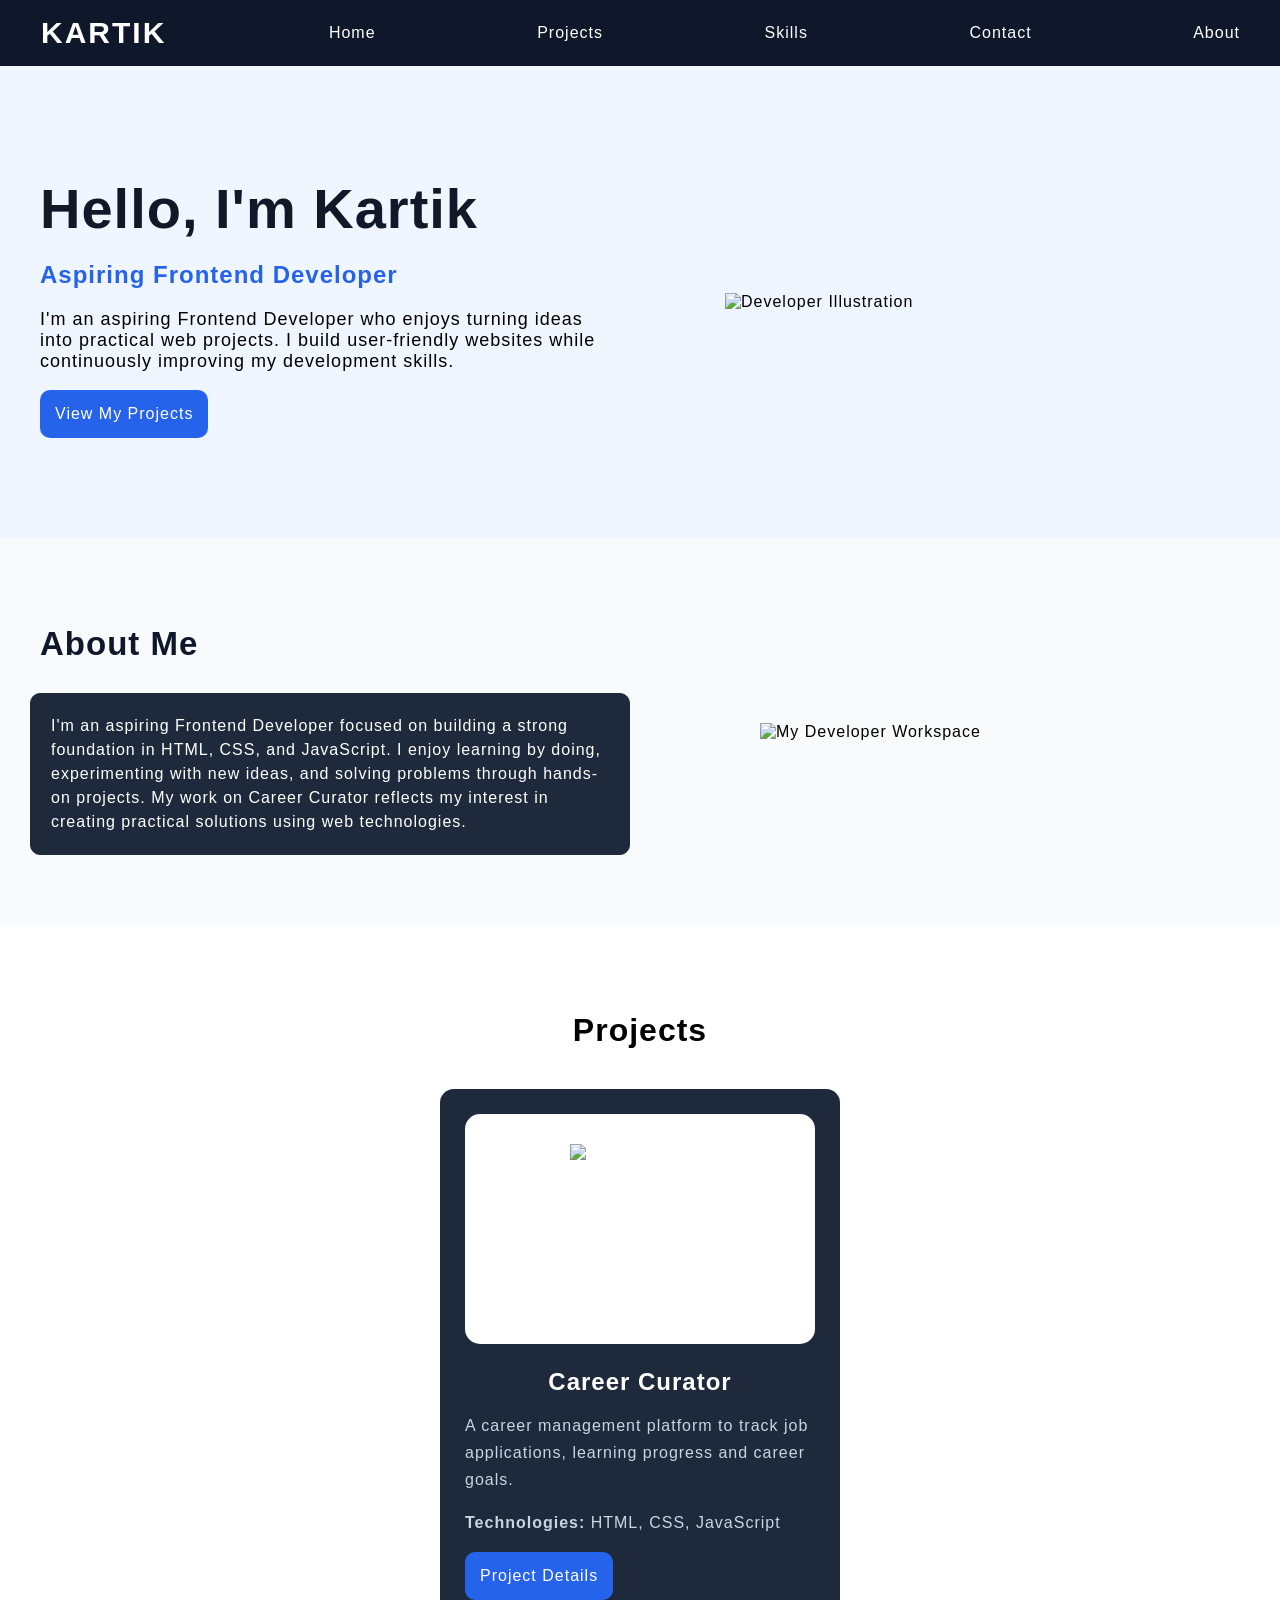
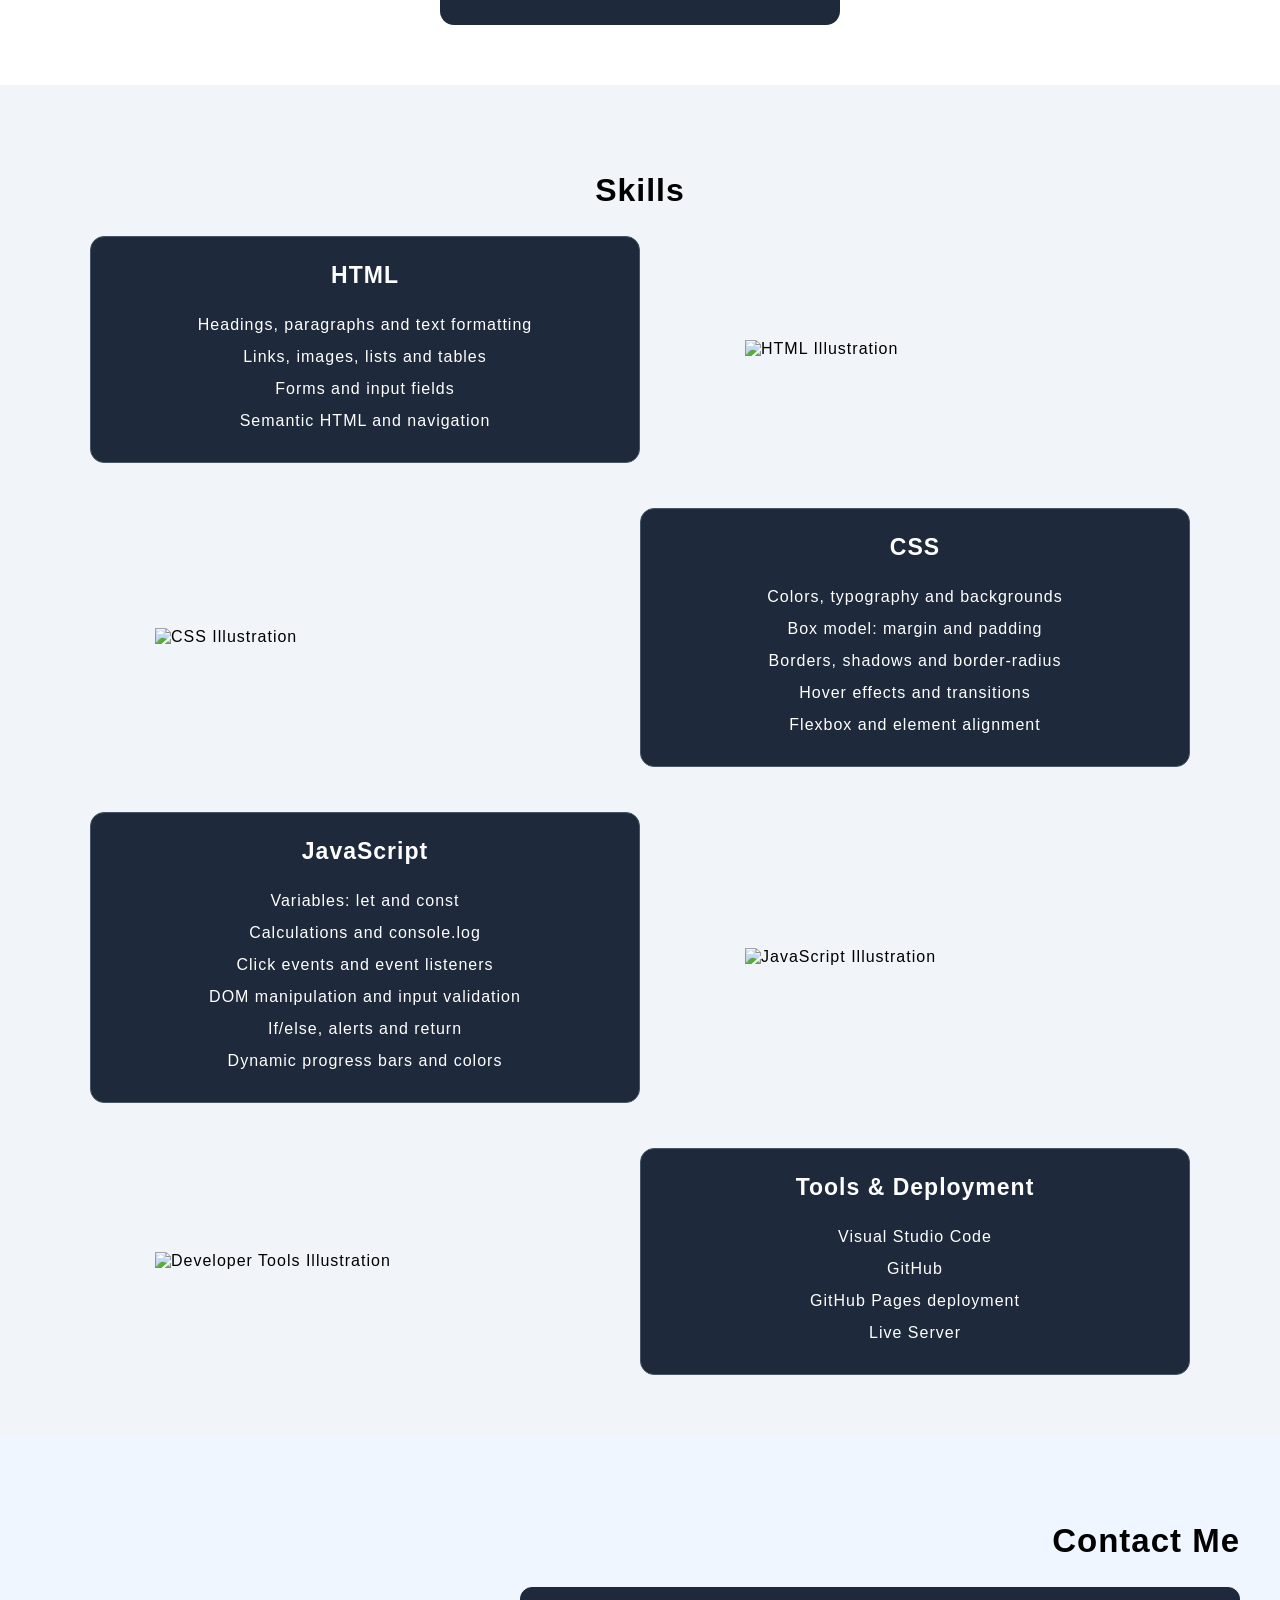
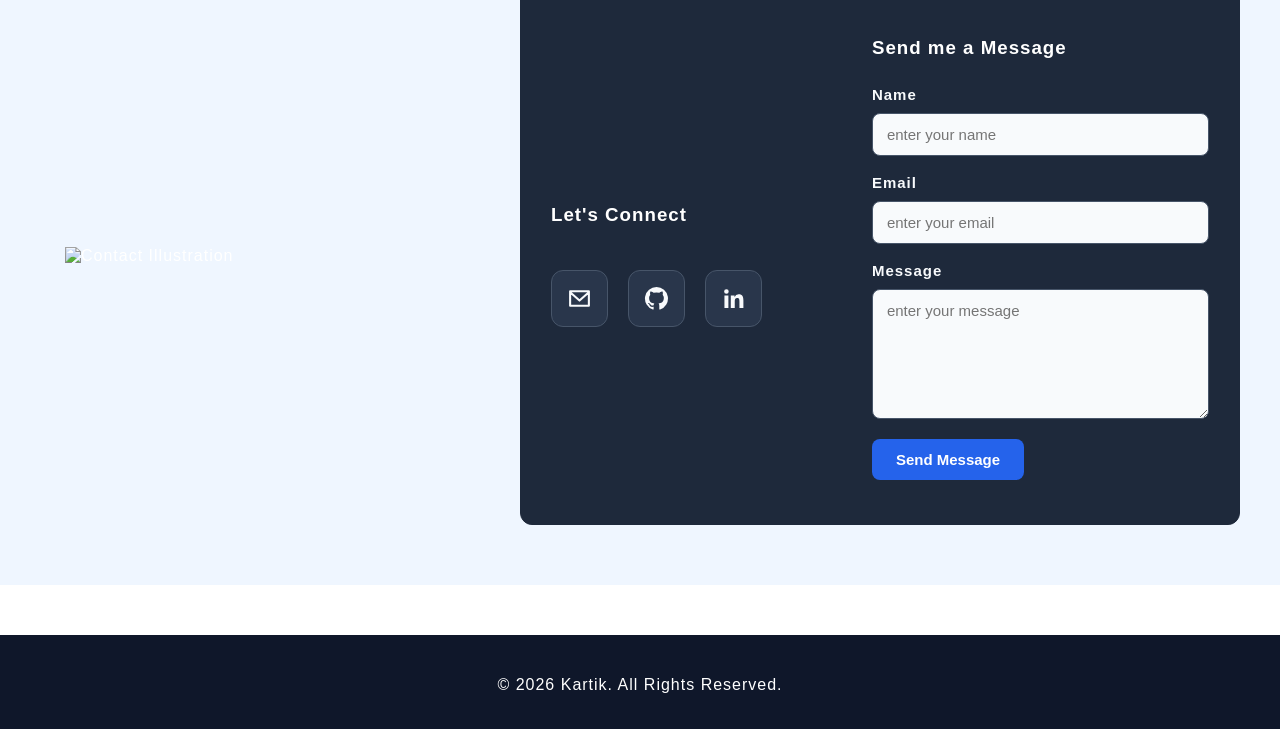
==== index.html @ 2ee94833 "Add files via upload" ====
<!DOCTYPE html>
<html lang="en">
<head>
    <meta charset="UTF-8">
    <meta name="description" content="Kartik Mhaskar's portfolio showcasing frontend development skills and projects.">
    <title>Kartik Mhaskar | Frontend Developer</title>
    <link rel="stylesheet" href="mainstyle.css">
</head>

<body>
    
    
    <nav>
        <h2>KARTIK</h2>
        
        <a href="#home">Home</a>
        <a href="#projects">Projects</a>
        <a href="#skills">Skills</a>
        <a href="#contact">Contact</a>
        <a href="#about">About</a>
    </nav>
    

    <main>
        <section id="home">
            <div class="hero-content">
                
                <div class="hero-text">
                    <h1>Hello, I'm Kartik</h1>
                    <h2>Aspiring Frontend Developer</h2>
                    <p>I'm an aspiring Frontend Developer who enjoys turning ideas into practical web projects. I build user-friendly websites while continuously improving my development skills.</p>
                    
                    <a href="#projects">View My Projects</a>
                </div>

                <div class="hero-image">
                    <img src="images/developer-illustration.png" alt="Developer Illustration">
                </div>
            </div>
        </section>

        
        <section id="about">
            <div class="about-container">
                
                <div class="about-text">
                    <h2>About Me</h2>
                    <p>
                        I'm an aspiring Frontend Developer focused on building a strong foundation in HTML, CSS, and JavaScript. I enjoy learning by doing, experimenting with new ideas, and solving problems through hands-on projects. My work on Career Curator reflects my interest in creating practical solutions using web technologies.
                    </p>
                </div>
                
                <div class="about-image">
                    <img src="images/about-illustration.png" alt="My Developer Workspace">
                </div>
            </div>
        </section>

        <section id="projects">
            <h2>Projects</h2>

            <div class="project-container">
                <div class="project-card">
                    
                    <div class="project-logo">
                        <img src="images/career-curator-logo.png" alt="Career Curator Logo">
                    </div>
                    
                    <h3>Career Curator</h3>
                    <p>
                        A career management platform to track job
                        applications, learning progress and career goals.
                    </p>
                    <p><strong>Technologies:</strong> HTML, CSS, JavaScript</p>
                    
                    <a href="projects showcases/career-curator-showcase.html">Project Details</a>
                </div>
            </div>

        </section>

        
        <section id="skills">
            <h2>Skills</h2>
            
            <div class="skill-box">
                
                <!-- HTML -->
                <div class="skill-row">
                    <div class="htmlcard">
                        <h3>HTML</h3>
                        <ul>
                            <li>Headings, paragraphs and text formatting</li>
                            <li>Links, images, lists and tables</li>
                            <li>Forms and input fields</li>
                            <li>Semantic HTML and navigation</li>
                        </ul>
                    </div>
                    
                    <div class="skill-image">
                        <img src="images/html-image.png" alt="HTML Illustration">
                    </div>
                </div>
                
                <!-- CSS -->
                <div class="skill-row reverse">
                    <div class="csscard">
                        <h3>CSS</h3>
                        <ul>
                            <li>Colors, typography and backgrounds</li>
                            <li>Box model: margin and padding</li>
                            <li>Borders, shadows and border-radius</li>
                            <li>Hover effects and transitions</li>
                            <li>Flexbox and element alignment</li>
                        </ul>
                    </div>
                    
                    <div class="skill-image">
                        <img src="images/css-image.png" alt="CSS Illustration">
                    </div>
                </div>

                <!-- JavaScript -->
                <div class="skill-row">
                    <div class="jscard">
                        <h3>JavaScript</h3>
                        <ul>
                            <li>Variables: let and const</li>
                            <li>Calculations and console.log</li>
                            <li>Click events and event listeners</li>
                            <li>DOM manipulation and input validation</li>
                            <li>If/else, alerts and return</li>
                            <li>Dynamic progress bars and colors</li>
                        </ul>
                    </div>
                    
                    <div class="skill-image">
                        <img src="images/javascript-image.png" alt="JavaScript Illustration">
                    </div>
                </div>
                
                <!-- Tools -->
                <div class="skill-row reverse">
                    <div class="toolcard">
                        <h3>Tools & Deployment</h3>
                        <ul>
                            <li>Visual Studio Code</li>
                            <li>GitHub</li>
                            <li>GitHub Pages deployment</li>
                            <li>Live Server</li>
                        </ul>
                    </div>
                    
                    <div class="skill-image">
                        <img src="images/tools-deployment.png" alt="Developer Tools Illustration">
                    </div>
                </div>
            </div>
        </section>


        <section id="contact">
            <h2>Contact Me</h2>

            <div class="contact-layout">
                
                <div class="contact-container">

                    <div class="contact-info">
                        <h3>Let's Connect</h3>
                        
                        <div class="social-links">
                            <a href="mailto:kartikmhaskar03@gmail.com"
                               title="Email" aria-label="Email">
                                <svg viewBox="0 0 24 24">
                                    <path d="M3 5h18v14H3z M3 6l9 8 9-8"
                                    fill="none" stroke="currentColor"
                                    stroke-width="2" stroke-linejoin="round"/>
                                </svg>
                            </a>
                            
                            <a href="https://github.com/maximumstandard33"
                               target="_blank" rel="noopener noreferrer"
                               title="GitHub" aria-label="GitHub">
                                <svg viewBox="0 0 24 24">
                                    <path fill="currentColor"
                                    d="M12 .9a11.1 11.1 0 0 0-3.51 21.63c.55.1.76-.24.76-.53v-2.06c-3.1.67-3.76-1.32-3.76-1.32-.5-1.29-1.24-1.63-1.24-1.63-1.01-.69.08-.68.08-.68 1.12.08 1.71 1.15 1.71 1.15.99 1.7 2.6 1.21 3.23.92.1-.72.39-1.21.7-1.49-2.48-.28-5.09-1.24-5.09-5.52 0-1.22.44-2.22 1.15-3-.12-.28-.5-1.43.11-2.98 0 0 .94-.3 3.05 1.14a10.6 10.6 0 0 1 5.55 0c2.11-1.44 3.05-1.14 3.05-1.14.61 1.55.23 2.7.11 2.98.72.78 1.15 1.78 1.15 3 0 4.29-2.62 5.23-5.11 5.51.4.35.75 1.03.75 2.08V22c0 .29.2.63.77.52A11.1 11.1 0 0 0 12 .9z"/>
                                </svg>
                            </a>
                            
                            <a href="https://www.linkedin.com/in/YOUR-USERNAME/"
                               target="_blank" rel="noopener noreferrer"
                               title="LinkedIn" aria-label="LinkedIn">
                                <svg viewBox="0 0 24 24">
                                    <path fill="currentColor"
                                    d="M5.2 3a2.2 2.2 0 1 1 0 4.4 2.2 2.2 0 0 1 0-4.4zM3.3 9h3.8v12H3.3zm6.1 0H13v1.6h.1A4.1 4.1 0 0 1 16.8 8c4 0 4.7 2.6 4.7 6V21h-3.8v-6.2c0-1.5 0-3.4-2.1-3.4s-2.4 1.6-2.4 3.3V21H9.4z"/>
                                </svg>
                            </a>
                        </div>
                    </div>
                
                    <div class="contact-form">
                        <h3>Send me a Message</h3>
                        
                        <form id="contact-form" action="https://api.web3forms.com/submit" method="POST">

                            <input type="hidden" name="access_key" value="d451c0ee-7e8b-46e5-85f5-80a69e0bf19a">

                            <input type="checkbox" name="botcheck" style="display: none;">

                            <label for="name">Name</label>
                            <input type="text" name="name" id="name" placeholder="enter your name" required><br>

                            <label for="email">Email</label>
                            <input type="email" name="email" id="email" placeholder="enter your email" required><br>

                            <label for="message">Message</label>
                            <textarea name="message" id="message" placeholder="enter your message" required></textarea><br>

                            <button type="submit">Send Message</button>
                        </form>
                        <p id="form-status"></p>
                    </div>
                </div>
                
                <div class="contact-image">
                    <img src="images/contact-illustration.png" alt="Contact Illustration">
                </div>
            
            </div>
        </section>


    </main>

    <script src="script.js"></script>

    <a href="#" id="back-to-top">↑</a>

    <footer>
    <p>© 2026 Kartik. All Rights Reserved.</p>
    </footer>
    
</body>
</html>
---- mainstyle.css ----
body {
    margin: 0px;
    font-family: Arial, Helvetica, sans-serif;
    letter-spacing: 1px;
}

html{
    scroll-behavior: smooth;
}


nav {
    display: flex;
    justify-content: space-between;
    align-items: center;
    padding: 15px 40px;
    color: white;
    background-color: #0f172a;
    position: sticky;
    top: 0;
    z-index: 1000;
    box-sizing: border-box;
    
}

nav a {
    text-decoration: none;
    color: white;
    transition: 0.3s ease;
}

nav a:hover {
    color: #60a5fa;
    font-size: 120%;
}

nav h2 {
    font-size: 30px;
    font-weight: 800;
    margin: 1px;
    letter-spacing: 2px;
    transition: color 0.3s ease;
}

nav h2:hover {
    color: #60a5fa;
}

/* HOME FIRST SECTION START*/

#home{
    padding: 100px 40px;
    background-color: #eff6ff;
}

#home h1{
    font-size: 56px;
    margin: 10px 0px;
    color: #111827;
}

#home h2{
    color: #2563eb;
}

#home p{
    font-size: 18px;
    letter-spacing: 1px;
}

#home a{
    display:  inline-block;
    padding: 15px;
    text-decoration: none;
    border-radius: 10px;
    color: white;
    background-color: #2563eb;
    transition:  0.3s ease;
}

#home a:hover {
    transform: translateY(-5px);
    box-shadow: 0px 10px 20px rgba(0, 0, 0, 0.4) ;
}

.hero-content {
    display: flex;
    justify-content: space-between;
    align-items: center;
    gap: 40px;
}

.hero-text {
    flex: 1;
}

.hero-image {
    flex: 1;
    display: flex;
    justify-content: center;
    align-items: center;
}

.hero-image img {
    width: 100%;
    max-width: 450px;
    height: auto;
    object-fit: contain;
}

/* HOME FIRST SECTION END*/

/*-_-_-_-_-_-_-_-_-_-_-_-_-_-_-_-_-_-_-_-_-_-_-_-_-_-_-_-_-_-_-_-_-_-_-_-_-_-*/

/*PROJECT SECTION START*/

/* Projects Section */
#projects {
    padding: 60px 40px;
    background-color: #ffffff;
}

#projects h2 {
    text-align: center;
    font-size: 32px;
    margin-bottom: 40px;
}

/* Project Card */
.project-container {
    display: flex;
    justify-content: center;
}

.project-card {
    width: 90%;
    max-width: 400px;
    padding: 25px;
    background-color: #1e293b;
    color: white;
    border-radius: 14px;
    box-sizing: border-box;
}

.project-card h3 {
    font-size: 24px;
    text-align: center;
    margin-bottom: 15px;
}

.project-card p {
    font-size: 16px;
    line-height: 1.7;
    color: #cbd5e1;
}

.project-card a {
    display:  inline-block;
    padding: 15px;
    text-decoration: none;
    border-radius: 10px;
    color: white;
    background-color: #2563eb;
    transition:  0.3s ease;
}

.project-card a:hover{
    transform: translateY(-5px);
    background-color: #013cbe;
}

/* Career Curator Project Logo */

.project-logo {
    display: flex;
    justify-content: center;
    align-items: center;
    margin-bottom: 20px;
}

.project-logo img {
    width: 170px;
    height: 170px ;
    object-fit: contain;

    padding: 30px 105px 30px 105px  ;
    border-radius: 15px;
    background-color: white;
}

/*PROJECT SECTION END */

/*-_-_-_-_-_-_-_-_-_-_-_-_-_-_-_-_-_-_-_-_-_-_-_-_-_-_-_-_-_-_-_-_-_-_-_-_-_-*/

/*ABOUT ME SECTION START*/

#about {
    background-color: #f8fafc;
    padding: 60px 20px;
}

#about h2 {
    color: #0f172a;
    padding-left: 20px;
    font-size: 33px;
    margin-bottom: 30px;
}

#about p {
    width: 100%;
    max-width: 600px;
    box-sizing: border-box;
    margin: 10px;
    background-color: #1E293B;
    border: 1px solid #1E293B;
    padding: 20px;
    color: white;
    border-radius: 10px;
    line-height: 1.5;
    letter-spacing: 1px;
}

.about-container {
    display: flex;
    justify-content: space-between;
    align-items: center;
    gap: 40px;
}

.about-text {
    flex: 1;
}

.about-image {
    flex: 1;
    display: flex;
    justify-content: center;
    align-items: center;
}

.about-image img {
    width: 100%;
    max-width: 400px;
    height: auto;
    object-fit: contain;
}


/*ABOUT ME SECTION END*/

/*-_-_-_-_-_-_-_-_-_-_-_-_-_-_-_-_-_-_-_-_-_-_-_-_-_-_-_-_-_-_-_-_-_-_-_-_-_-*/

/* SKILLS SECTION START */

#skills {
    background-color: #f1f5f9;
    padding: 60px 20px;
}

#skills h2 {
    text-align: center;
    font-size: 32px;
}

/* Parent Container */

.skill-box {
    display: flex;
    flex-direction: column;
    align-items: center;
    gap: 25px;
}

/* Common Card Design */

.htmlcard,
.csscard,
.jscard,
.toolcard {
    text-align: center;
    width: 90%;
    max-width: 700px;
    box-sizing: border-box;
    padding: 25px 35px;
    border: 1px solid #475569;
    border-radius: 14px;
    color: white;
    transition: 0.3s ease;
}

/* Individual Card Colors */

.htmlcard {
    background-color: #1e293b;
}

.csscard {
    background-color: #1e293b;
}

.jscard {
    background-color: #1e293b;
}

.toolcard {
    background-color: #1e293b;
}

/* Card Headings */

.skill-box h3 {
    text-align: center;
    font-size: 23px;
    margin-top: 0;
    margin-bottom: 20px;
}

/* Card Lists */

.skill-box ul {
    list-style-type: none;
    padding-left: 0;
    margin: 0;
    line-height: 2;
    font-size: 16px;
}

/* Hover Effect */

.htmlcard:hover,
.csscard:hover,
.jscard:hover,
.toolcard:hover {
    transform: translateY(-5px);
    box-shadow: 0 10px 20px rgba(0,0,0,0.5);
}

/* SKILLS ZIGZAG LAYOUT */

.skill-box {
    display: flex;
    flex-direction: column;
    align-items: center;
    gap: 45px;
}

.skill-row {
    display: flex;
    align-items: center;
    justify-content: space-between;
    gap: 40px;
    width: 90%;
    max-width: 1100px;
}

.skill-row.reverse {
    flex-direction: row-reverse;
}

.htmlcard, .csscard, .jscard, .toolcard {
    flex: 1;
    width: 100%;
    max-width: 550px;
    box-sizing: border-box;
}

.skill-image {
    flex: 1;
    display: flex;
    justify-content: center;
    align-items: center;
}

.skill-image img {
    width: 100%;
    max-width: 380px;
    height: auto;
    object-fit: contain;
}

/* SKILLS SECTION END*/

/*-_-_-_-_-_-_-_-_-_-_-_-_-_-_-_-_-_-_-_-_-_-_-_-_-_-_-_-_-_-_-_-_-_-_-_-_-_-*/

/* CONTACT SECTION START*/

#contact {
    padding: 60px 40px;
    background-color: #eff6ff;
    color: white;
}

#contact h2{
    text-align: right;
    color: black;
    font-size: 33px;
}

.contact-container {
    width: 50%;
    display: flex;
    box-sizing: border-box;
    justify-content: space-between;  
    gap: 40px;
    background-color: #1e293b;
    border: 1px solid #1e293b;
    border-radius: 12px;
    padding: 30px;
    margin-left: auto;
}

.contact-info, 
.contact-form {
    flex: 1;
}

.contact-layout {
    display: flex;
    align-items: center;
    justify-content: space-between;
    gap: 30px;
}

.contact-image {
    flex: 1;
    order: 1;
    display: flex;
    justify-content: center;
    align-items: center;
}

.contact-image img {
    width: 100%;
    max-width: 400px;
    height: auto;
    object-fit: contain;
}

.contact-container {
    order: 2;
    width: 60%;
    margin-left: 0;
}

/* CONTACT SECTION END*/

/* BACK TO TOP BUTTON START*/
#back-to-top {
    position: fixed;
    bottom: 25px;
    left: 25px;
    width: 45px;
    height: 45px;
    background-color: #2563eb;
    color: white;
    text-decoration: none;
    font-size: 25px;
    border-radius: 50%;
    border: 5px solid #60a5fa;
    display: flex;
    justify-content: center;
    align-items: center;
    z-index: 1000;
    transition: 0.3s ease;
    visibility: hidden
}

#back-to-top:hover {
    background-color: #1d4ed8;
    transform: translateY(-5px);
    box-shadow: 0 4px 10px rgba(0,0,0,0.5);
}

#back-to-top.show {
    visibility: visible;
}

/*BACK TO TOP BUTTON END*/


/*footer start*/

footer {
    background-color: #0f172a;
    color: white;
    text-align: center;
    padding: 25px;
    margin-top: 50px;
}

footer p {
    margin-bottom: 10px;
    letter-spacing: 1px;
}

/*footer end*/



/* Contact Form Styling */

.contact-container {
    display: grid;
    grid-template-columns: 1fr 1.2fr;
    align-items: start;
    gap: 40px;
}

.contact-form {
    width: 100%;
    box-sizing: border-box;
}

.contact-form form {
    display: flex;
    flex-direction: column;
    gap: 10px;
}

.contact-form form br {
    display: none;
}

.contact-form label {
    display: block;
    color: #f8fafc;
    font-size: 15px;
    font-weight: 600;
    margin-top: 8px;
}

.contact-form input,
.contact-form textarea {
    width: 100%;
    box-sizing: border-box;
    padding: 12px 14px;
    border: 1px solid #475569;
    border-radius: 8px;
    background-color: #f8fafc;
    color: #0f172a;
    font-family: inherit;
    font-size: 15px;
    outline: none;
    transition: border-color 0.2s ease;
}

.contact-form input:focus,
.contact-form textarea:focus {
    border-color: #60a5fa;
}

.contact-form textarea {
    min-height: 130px;
    resize: vertical;
}

.contact-form button {
    width: fit-content;
    padding: 12px 24px;
    margin-top: 10px;
    border: none;
    border-radius: 8px;
    background-color: #2563eb;
    color: white;
    font-size: 15px;
    font-weight: 600;
    cursor: pointer;
    transition:  0.2s ease;
}

.contact-form button:hover {
    background-color: #1d4ed8;
}

/* Form response message */

#form-status {
    margin-top: 12px;
    color: #f8fafc;
    font-size: 14px;
}

/* Contact Social Icons */

.contact-info {
    display: flex;
    flex-direction: column;
    justify-content: center;
    height: 100%;
}

.social-links {
    display: flex;
    align-items: center;
    gap: 20px;
    margin-top: 25px;
}

.social-links a {
    width: 55px;
    height: 55px;
    display: flex;
    justify-content: center;
    align-items: center;
    border: 1px solid #475569;
    border-radius: 12px;
    color: #f8fafc;
    background-color: #29364b;
    text-decoration: none;
    transition: 0.3s ease;
}

.social-links svg {
    width: 25px;
    height: 25px;
}

.social-links a:hover {
    background-color: #2563eb;
    border-color: #2563eb;
    transform: translateY(-4px);
}




/* =====================================
   MOBILE RESPONSIVE DESIGN
===================================== */

/* Tablets and Mobile Devices */

@media (max-width: 768px) {

    /* NAVBAR */

    nav {
        flex-wrap: wrap;
        justify-content: center;
        gap: 15px;
        padding: 15px 18px;
    }

    nav h2 {
        width: 100%;
        text-align: center;
        font-size: 26px;
    }

    nav a {
        font-size: 14px;
        padding: 5px;
    }

    nav a:hover {
        font-size: 14px;
    }


    /* HOME SECTION */

    #home {
        padding: 60px 22px;
    }

    .hero-content {
        flex-direction: column;
        text-align: center;
        gap: 30px;
    }

    .hero-text {
        width: 100%;
    }

    #home h1 {
        font-size: 38px;
    }

    #home h2 {
        font-size: 23px;
    }

    #home p {
        font-size: 16px;
        line-height: 1.7;
    }

    .hero-image {
        width: 100%;
    }

    .hero-image img {
        width: 100%;
        max-width: 350px;
    }


    /* ABOUT SECTION */

    #about {
        padding: 45px 20px;
    }

    .about-container {
        flex-direction: column;
        gap: 25px;
    }

    .about-text {
        width: 100%;
    }

    #about h2 {
        font-size: 28px;
        padding-left: 10px;
    }

    #about p {
        width: 100%;
        margin: 0;
        padding: 18px;
        font-size: 15px;
        line-height: 1.7;
        box-sizing: border-box;
    }

    .about-image img {
        width: 100%;
        max-width: 330px;
    }


    /* PROJECT SECTION */

    #projects {
        padding: 45px 20px;
    }

    .project-container {
        width: 100%;
    }

    .project-card {
        width: 100%;
        max-width: 420px;
        padding: 22px;
    }

    .project-logo img {
        width: 150px;
        height: 150px;
        padding: 20px;
        box-sizing: border-box;
    }


    /* SKILLS SECTION */

    #skills {
        padding: 45px 20px;
    }

    .skill-box {
        gap: 35px;
    }

    .skill-row,
    .skill-row.reverse {
        flex-direction: column;
        width: 100%;
        gap: 20px;
    }

    .htmlcard,
    .csscard,
    .jscard,
    .toolcard {
        width: 100%;
        max-width: 100%;
        padding: 22px 18px;
    }

    .skill-box ul {
        font-size: 14px;
        line-height: 1.9;
    }

    .skill-image {
        width: 100%;
    }

    .skill-image img {
        width: 100%;
        max-width: 280px;
    }


    /* CONTACT SECTION */

    #contact {
        padding: 45px 18px;
    }

    #contact h2 {
        text-align: center;
        font-size: 28px;
    }

    .contact-layout {
        flex-direction: column;
        gap: 25px;
    }

    .contact-container {
        order: 1;
        width: 100%;
        grid-template-columns: 1fr;
        gap: 25px;
        padding: 22px;
        margin: 0;
    }

    .contact-info {
        align-items: center;
        text-align: center;
    }

    .social-links {
        justify-content: center;
        gap: 15px;
    }

    .contact-form {
        width: 100%;
    }

    .contact-form input,
    .contact-form textarea {
        font-size: 16px;
    }

    .contact-image {
        order: 2;
        width: 100%;
    }

    .contact-image img {
        width: 100%;
        max-width: 300px;
    }


    /* BACK TO TOP BUTTON */

    #back-to-top {
        width: 38px;
        height: 38px;
        bottom: 15px;
        left: 15px;
        font-size: 21px;
    }


    /* FOOTER */

    footer {
        padding: 20px 15px;
        margin-top: 25px;
    }

    footer p {
        font-size: 13px;
    }
}


/* SMALL MOBILE DEVICES */

@media (max-width: 480px) {

    nav {
        gap: 10px;
        padding: 12px 10px;
    }

    nav a {
        font-size: 12px;
        padding: 4px;
    }

    #home h1 {
        font-size: 32px;
    }

    #home h2 {
        font-size: 20px;
    }

    #projects h2,
    #skills h2,
    #contact h2 {
        font-size: 27px;
    }

    .project-card {
        padding: 18px;
    }

    .social-links a {
        width: 48px;
        height: 48px;
    }

    .contact-container {
        padding: 18px;
    }

    .contact-form button {
        width: 100%;
    }

}
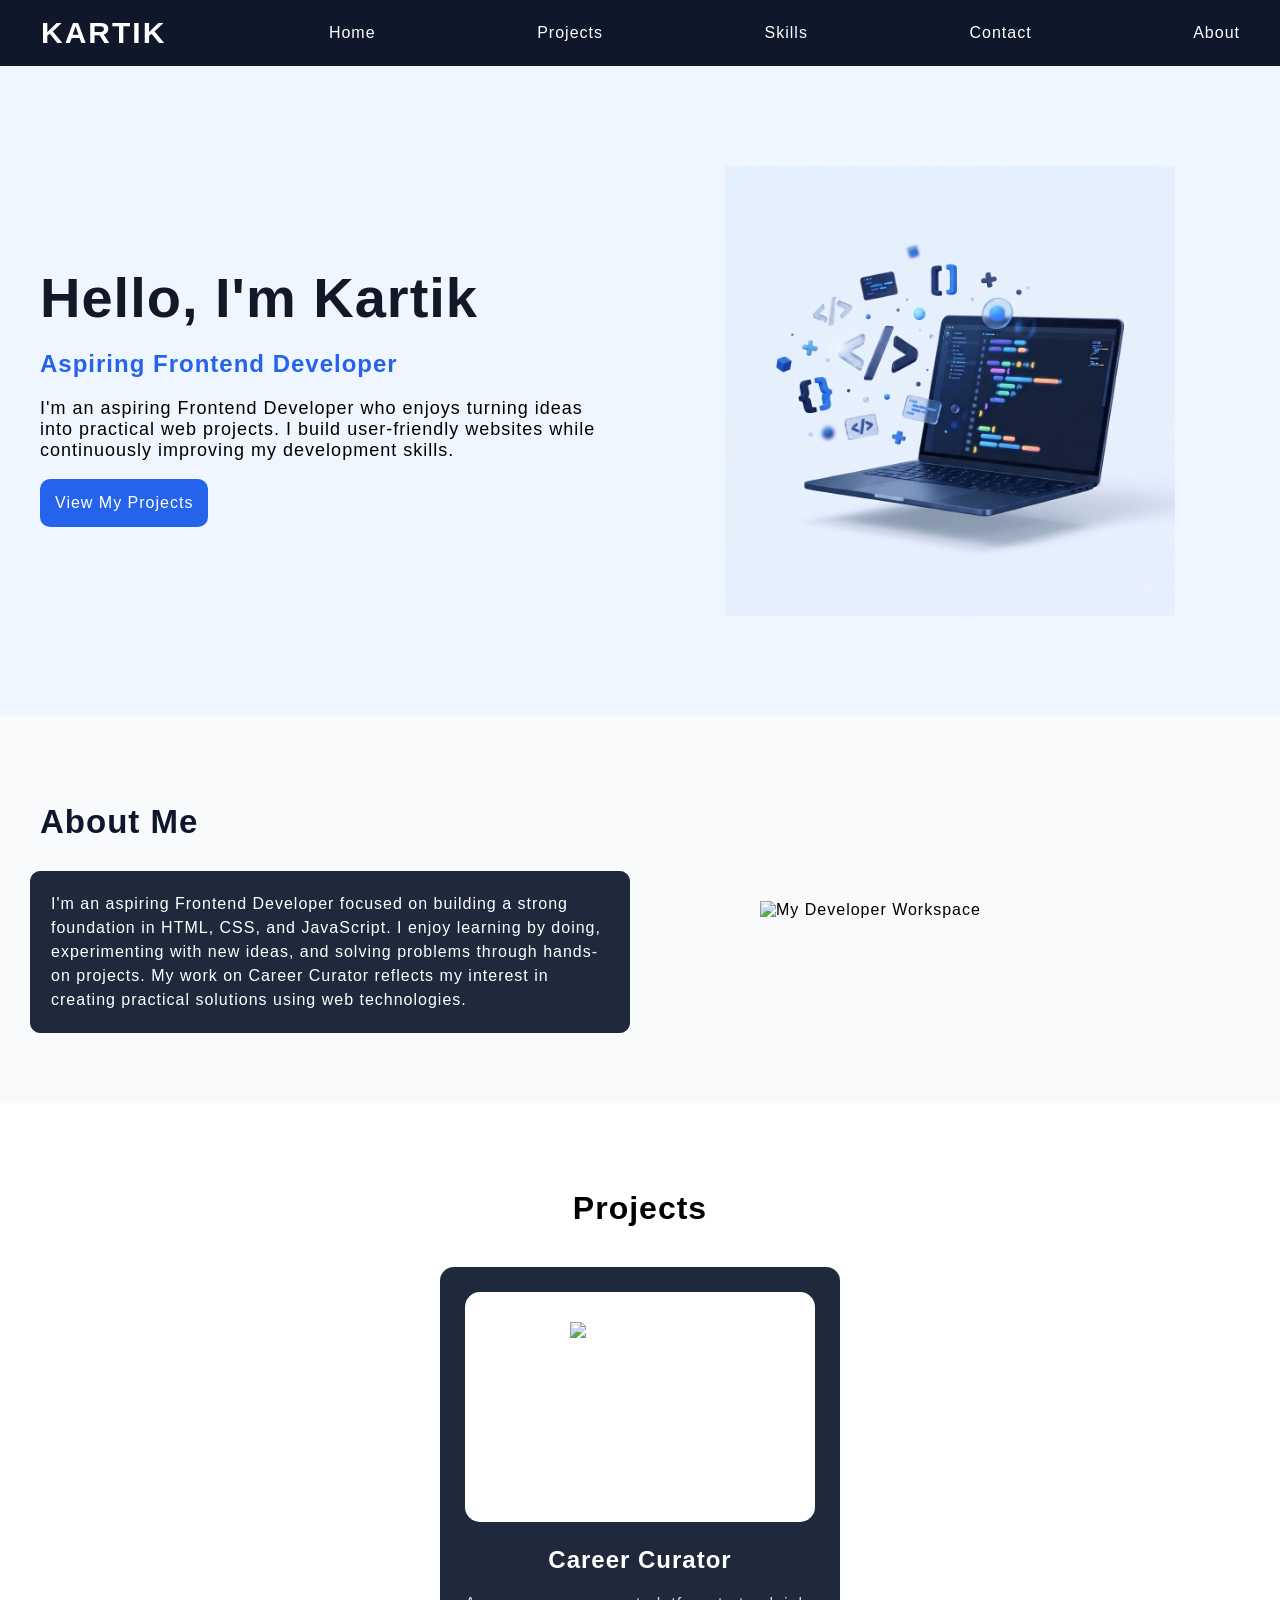
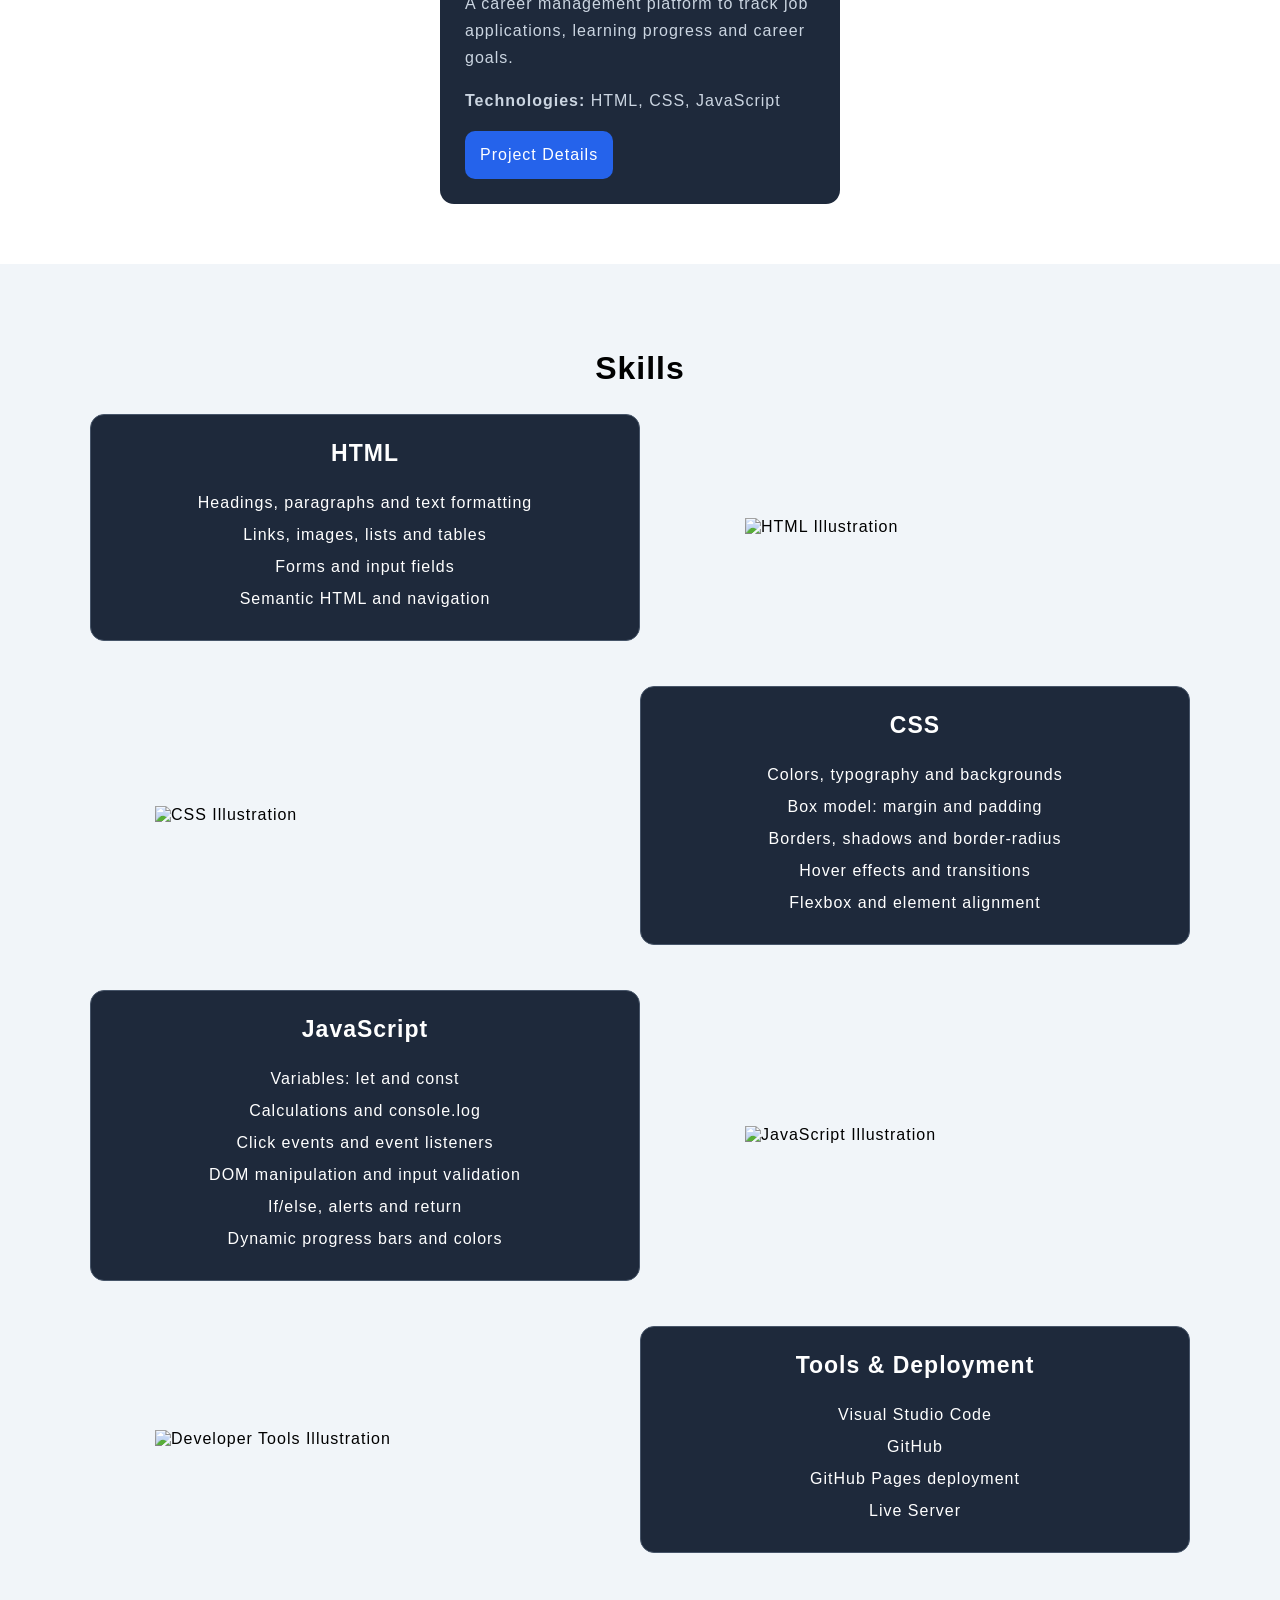
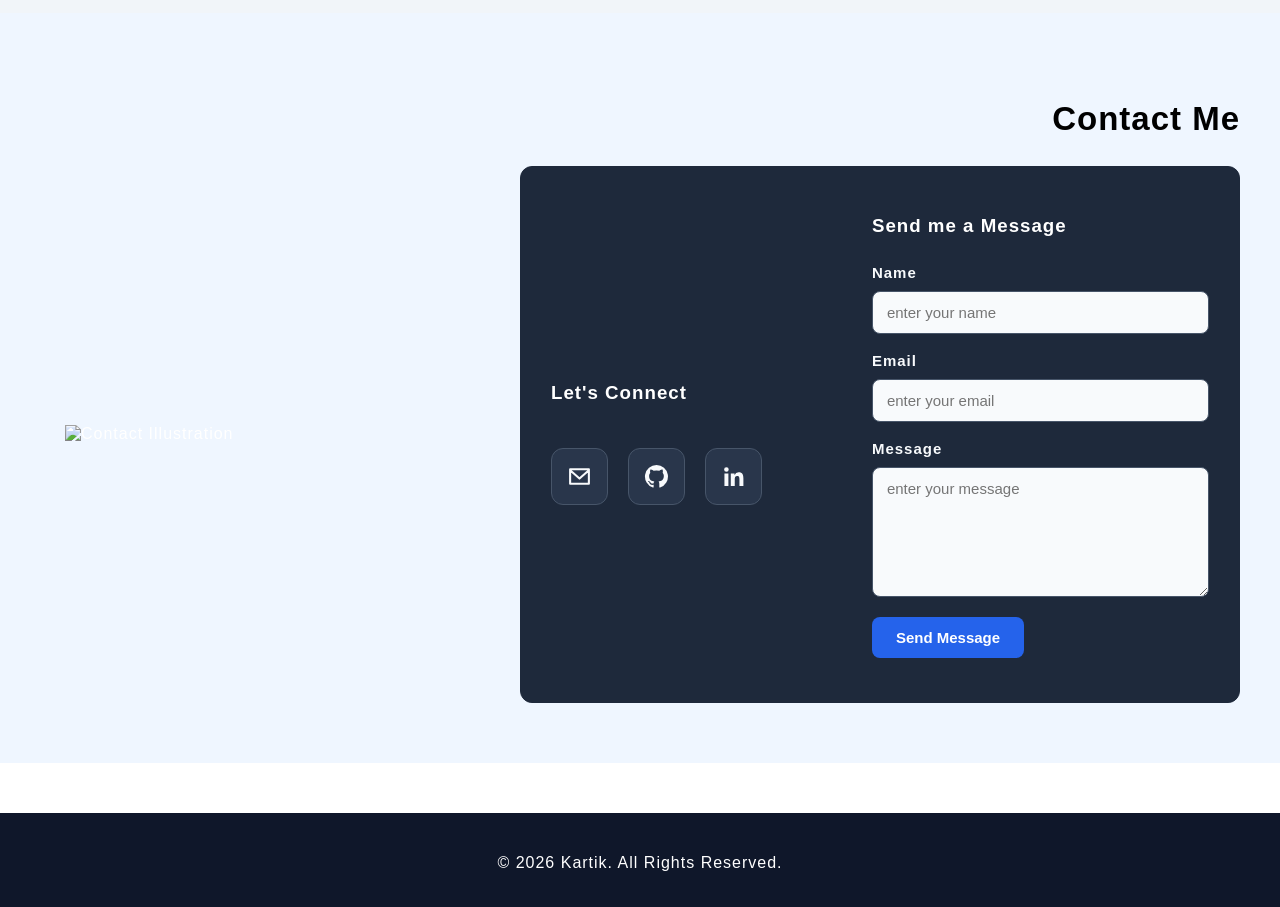
==== commit 549db941: "Fix HTML encoding issues in index.html" ====
--- a/index.html
+++ b/index.html
@@ -34,7 +34,7 @@
                 </div>
 
                 <div class="hero-image">
-                    <img src="images/developer-illustration.png" alt="Developer Illustration">
+                    <img src="developer-illustration.png" alt="Developer Illustration">
                 </div>
             </div>
         </section>
@@ -242,4 +242,4 @@
     </footer>
     
 </body>
-</html>+</html>
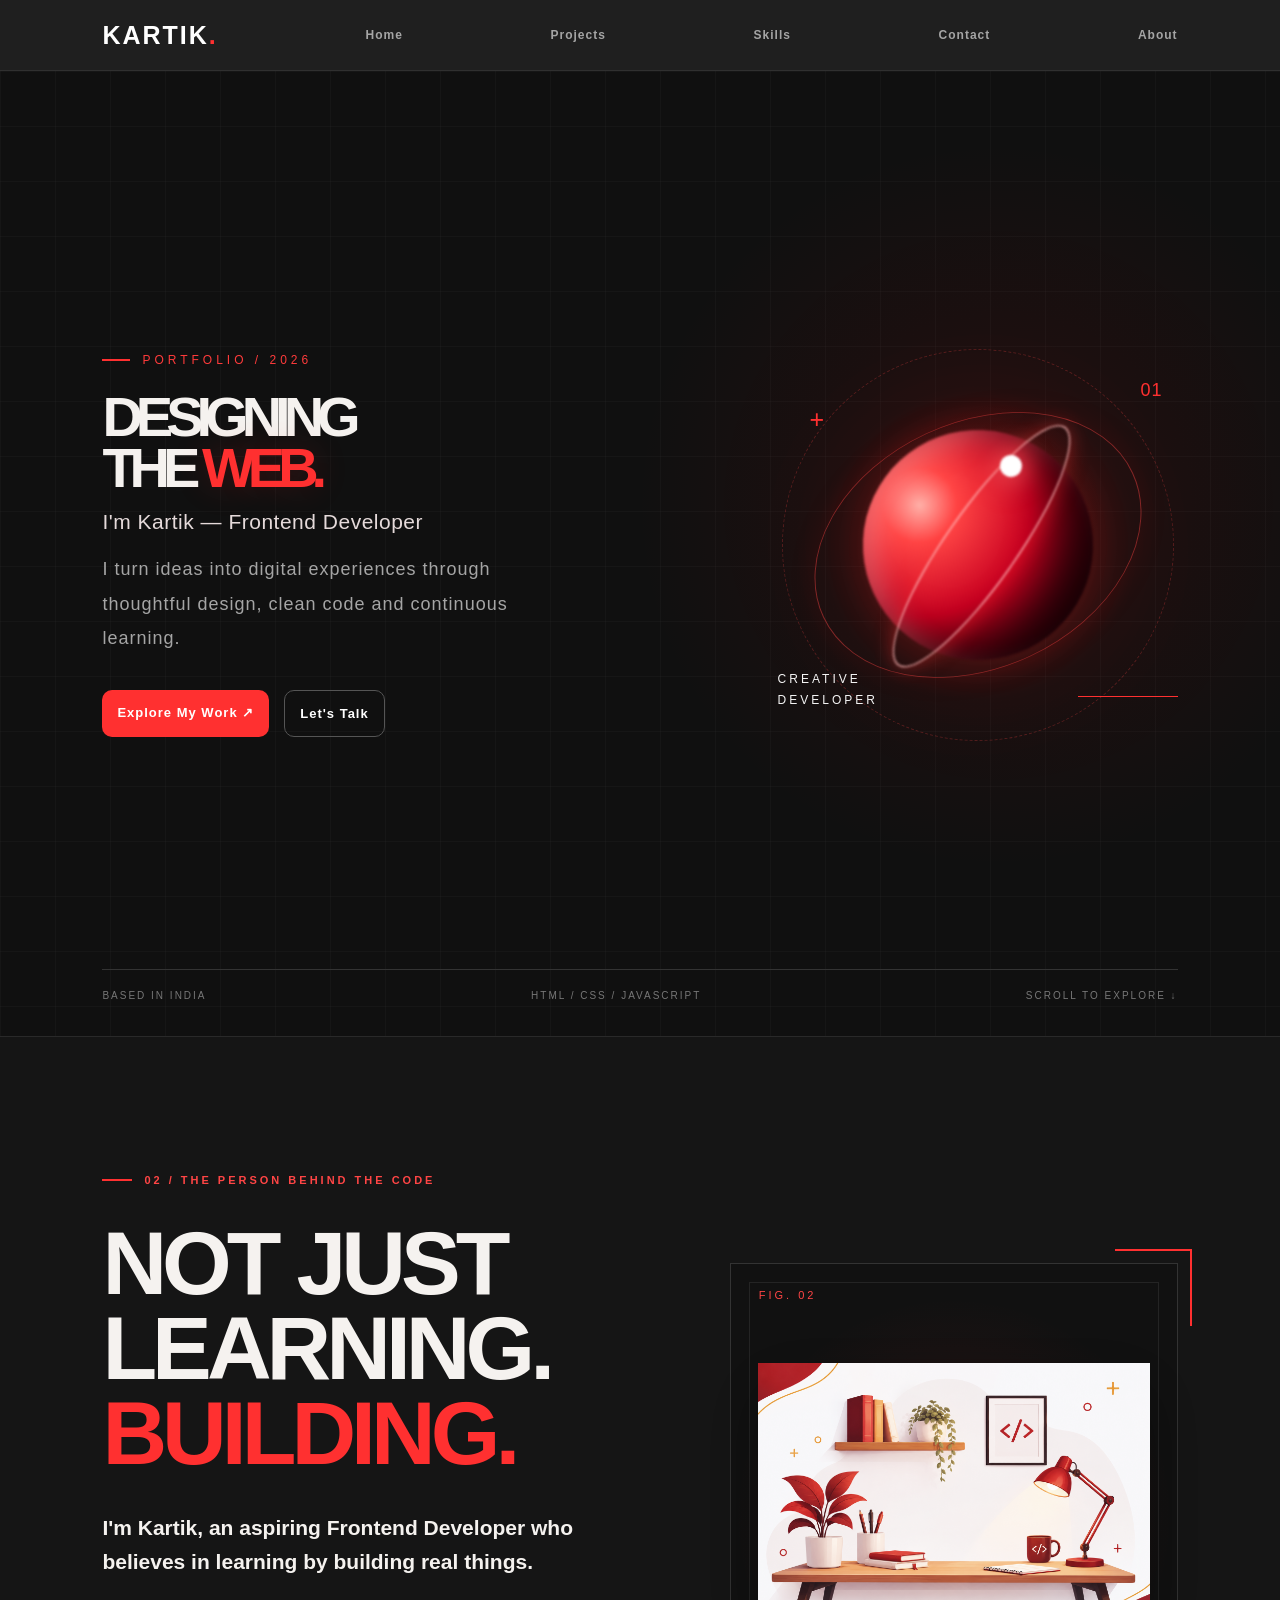
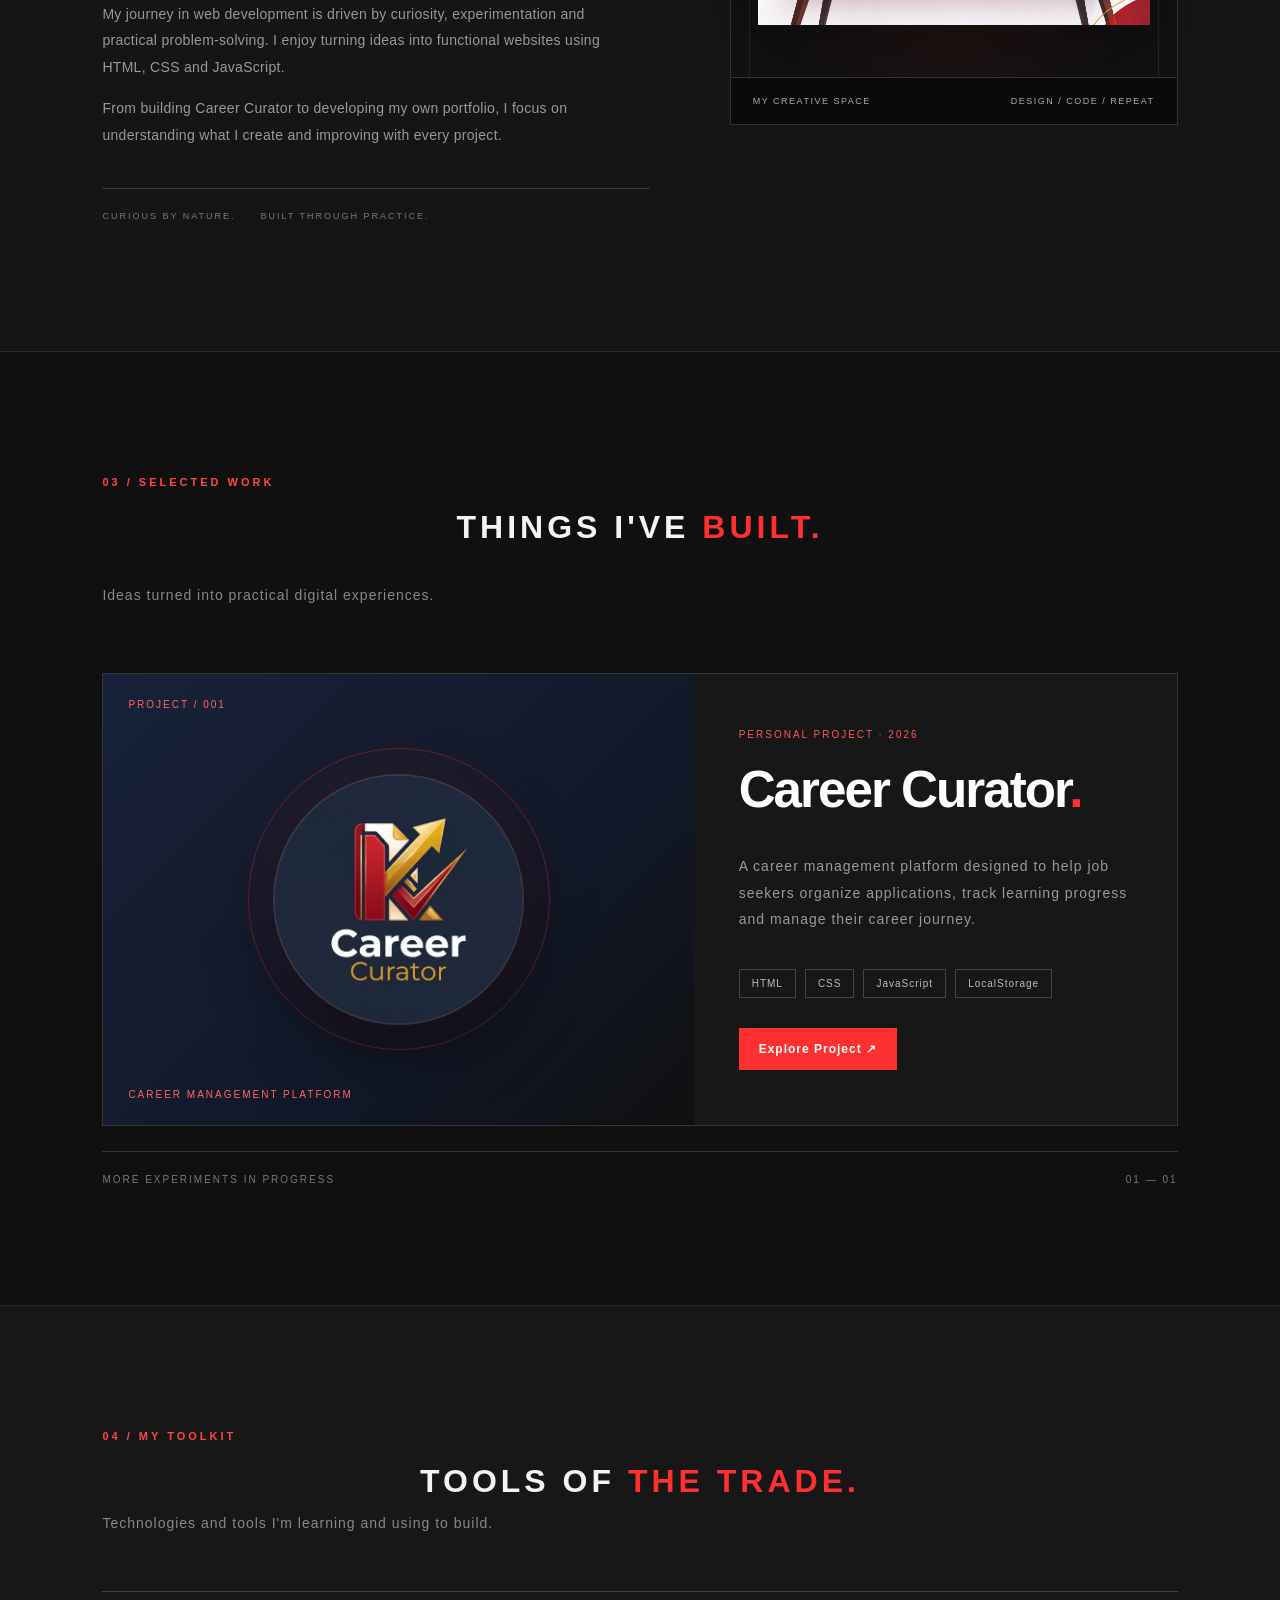
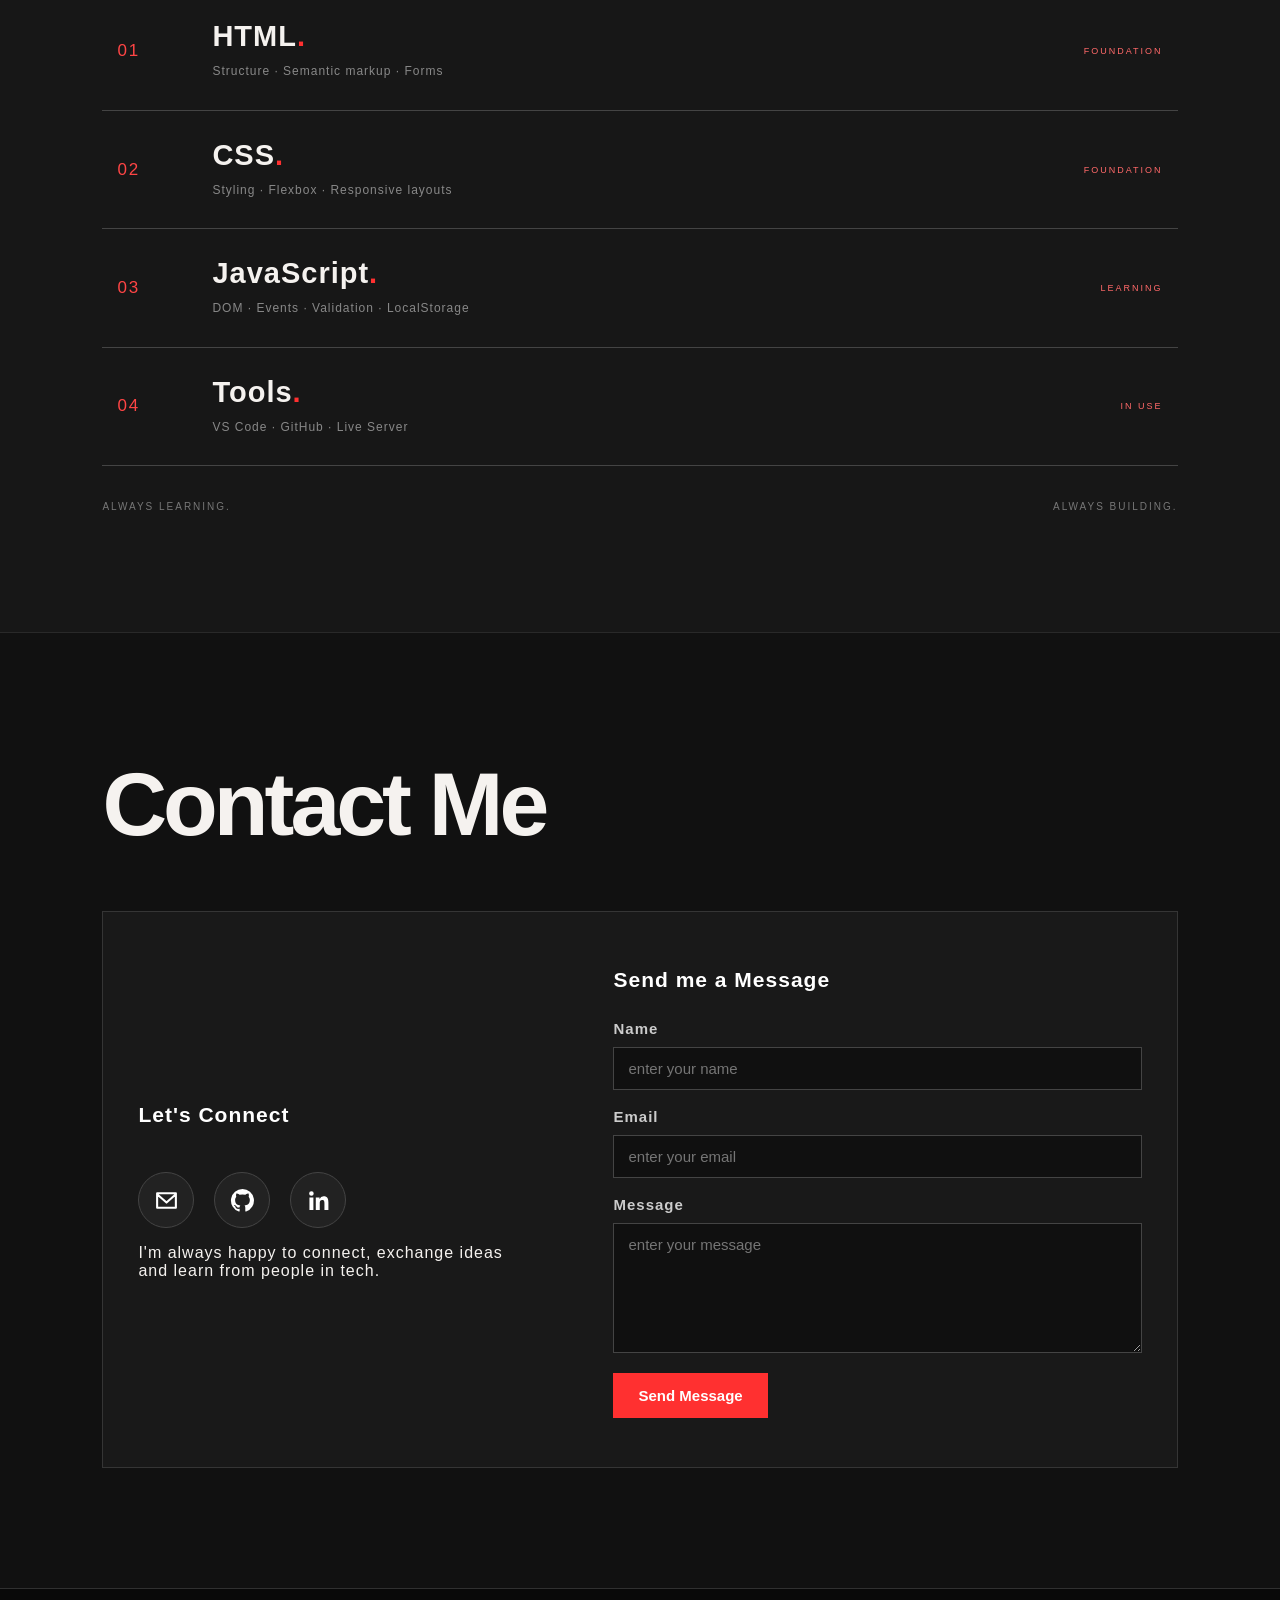
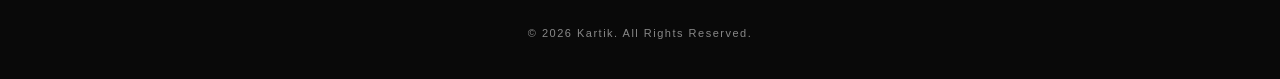
==== commit a53186d4: "some visual improvements" ====
--- a/index.html
+++ b/index.html
@@ -24,139 +24,218 @@
     <main>
         <section id="home">
             <div class="hero-content">
-                
                 <div class="hero-text">
-                    <h1>Hello, I'm Kartik</h1>
-                    <h2>Aspiring Frontend Developer</h2>
-                    <p>I'm an aspiring Frontend Developer who enjoys turning ideas into practical web projects. I build user-friendly websites while continuously improving my development skills.</p>
+                    <span class="hero-tag">PORTFOLIO / 2026</span>
+                    <h1>
+                        DESIGNING<br>
+                        THE <span>WEB.</span>
+                    </h1>
+                    <h2>I'm Kartik — Frontend Developer</h2>
+                    <p>
+                        I turn ideas into digital experiences through
+                        thoughtful design, clean code and continuous learning.
+                    </p>
                     
-                    <a href="#projects">View My Projects</a>
-                </div>
-
-                <div class="hero-image">
-                    <img src="developer-illustration.png" alt="Developer Illustration">
-                </div>
-            </div>
-        </section>
-
+                    <div class="hero-buttons">
+                        <a href="#projects" class="hero-primary">Explore My Work ↗</a>
+                        <a href="#contact" class="hero-secondary">Let's Talk</a>
+                    </div>
+                </div>
+                
+                <div class="hero-visual">
+                    <div class="visual-ring"></div>
+                    <div class="visual-circle"></div>
+                    <span class="visual-number">01</span>
+                    <span class="visual-label">CREATIVE<br>DEVELOPER</span>
+                    <div class="visual-line"></div>
+                </div>
+            </div>
+            
+            <div class="hero-bottom">
+                <span>BASED IN INDIA</span>
+                <span>HTML / CSS / JAVASCRIPT</span>
+                <span>SCROLL TO EXPLORE ↓</span>
+            </div>
+        </section>
+
+
+        
         
         <section id="about">
             <div class="about-container">
-                
                 <div class="about-text">
-                    <h2>About Me</h2>
-                    <p>
-                        I'm an aspiring Frontend Developer focused on building a strong foundation in HTML, CSS, and JavaScript. I enjoy learning by doing, experimenting with new ideas, and solving problems through hands-on projects. My work on Career Curator reflects my interest in creating practical solutions using web technologies.
+                    <span class="about-kicker">
+                        02 / THE PERSON BEHIND THE CODE
+                    </span>
+                    
+                    <h2>
+                        NOT JUST<br>
+                        LEARNING.<br>
+                        <span>BUILDING.</span>
+                    </h2>
+                    
+                    <p class="about-intro">
+                    I'm Kartik, an aspiring Frontend Developer
+                    who believes in learning by building real things.
                     </p>
-                </div>
-                
+
+                    <p class="about-description">
+                        My journey in web development is driven by curiosity,
+                        experimentation and practical problem-solving.
+                        I enjoy turning ideas into functional websites using
+                        HTML, CSS and JavaScript.
+                    </p>
+
+                    <p class="about-description">
+                        From building Career Curator to developing my own
+                        portfolio, I focus on understanding what I create
+                        and improving with every project.
+                    </p>
+                
+                    <div class="about-footer">
+                        <span>CURIOUS BY NATURE.</span>
+                        <span>BUILT THROUGH PRACTICE.</span>
+                    </div>
+                </div>
+
                 <div class="about-image">
-                    <img src="images/about-illustration.png" alt="My Developer Workspace">
-                </div>
-            </div>
-        </section>
-
+                    <span class="about-image-index">FIG. 02</span>
+
+                    <img
+                    src="images/about-illustration.png"
+                    alt="Developer workspace illustration">
+
+                    <div class="about-image-caption">
+                        <span>MY CREATIVE SPACE</span>
+                        <span>DESIGN / CODE / REPEAT</span>
+                    </div>
+                </div>
+            </div>
+        </section>
+
+
+       
         <section id="projects">
-            <h2>Projects</h2>
-
-            <div class="project-container">
-                <div class="project-card">
-                    
-                    <div class="project-logo">
-                        <img src="images/career-curator-logo.png" alt="Career Curator Logo">
-                    </div>
-                    
-                    <h3>Career Curator</h3>
-                    <p>
-                        A career management platform to track job
-                        applications, learning progress and career goals.
-                    </p>
-                    <p><strong>Technologies:</strong> HTML, CSS, JavaScript</p>
-                    
-                    <a href="projects showcases/career-curator-showcase.html">Project Details</a>
-                </div>
-            </div>
-
-        </section>
-
+
+            <div class="section-heading">
+                <span>03 / SELECTED WORK</span>
+                <h2>THINGS I'VE <span>BUILT.</span></h2>
+                <p>Ideas turned into practical digital experiences.</p>
+            </div>
+
+            <div class="projects-showcase">
+
+                <article class="project-feature">
+
+                    <div class="project-visual">
+                        <span class="project-index">PROJECT / 001</span>
+
+                        <img src="images/career-curator-logo.png"
+                             alt="Career Curator project logo">
+
+                        <span class="project-visual-caption">
+                            CAREER MANAGEMENT PLATFORM
+                        </span>
+                    </div>
+
+                    <div class="project-details">
+
+                        <span class="project-category">
+                            PERSONAL PROJECT · 2026
+                        </span>
+
+                        <h3>Career Curator<span>.</span></h3>
+
+                        <p>
+                        A career management platform designed to help
+                        job seekers organize applications, track learning
+                        progress and manage their career journey.
+                        </p>
+
+                        <div class="project-tags">
+                            <span>HTML</span>
+                            <span>CSS</span>
+                            <span>JavaScript</span>
+                            <span>LocalStorage</span>
+                        </div>
+
+                        <div class="project-actions">
+                            <a href="projects showcases/career-curator-showcase.html">
+                                Explore Project ↗
+                            </a>
+                        </div>
+
+                    </div>
+
+                </article>
+
+                <div class="projects-bottom">
+                    <span>MORE EXPERIMENTS IN PROGRESS</span>
+                    <span>01 — 01</span>
+                </div>
+
+            </div>
+
+        </section>
+ 
+
+        
         
         <section id="skills">
-            <h2>Skills</h2>
-            
-            <div class="skill-box">
-                
-                <!-- HTML -->
-                <div class="skill-row">
-                    <div class="htmlcard">
-                        <h3>HTML</h3>
-                        <ul>
-                            <li>Headings, paragraphs and text formatting</li>
-                            <li>Links, images, lists and tables</li>
-                            <li>Forms and input fields</li>
-                            <li>Semantic HTML and navigation</li>
-                        </ul>
-                    </div>
-                    
-                    <div class="skill-image">
-                        <img src="images/html-image.png" alt="HTML Illustration">
-                    </div>
-                </div>
-                
-                <!-- CSS -->
-                <div class="skill-row reverse">
-                    <div class="csscard">
-                        <h3>CSS</h3>
-                        <ul>
-                            <li>Colors, typography and backgrounds</li>
-                            <li>Box model: margin and padding</li>
-                            <li>Borders, shadows and border-radius</li>
-                            <li>Hover effects and transitions</li>
-                            <li>Flexbox and element alignment</li>
-                        </ul>
-                    </div>
-                    
-                    <div class="skill-image">
-                        <img src="images/css-image.png" alt="CSS Illustration">
-                    </div>
-                </div>
-
-                <!-- JavaScript -->
-                <div class="skill-row">
-                    <div class="jscard">
-                        <h3>JavaScript</h3>
-                        <ul>
-                            <li>Variables: let and const</li>
-                            <li>Calculations and console.log</li>
-                            <li>Click events and event listeners</li>
-                            <li>DOM manipulation and input validation</li>
-                            <li>If/else, alerts and return</li>
-                            <li>Dynamic progress bars and colors</li>
-                        </ul>
-                    </div>
-                    
-                    <div class="skill-image">
-                        <img src="images/javascript-image.png" alt="JavaScript Illustration">
-                    </div>
-                </div>
-                
-                <!-- Tools -->
-                <div class="skill-row reverse">
-                    <div class="toolcard">
-                        <h3>Tools & Deployment</h3>
-                        <ul>
-                            <li>Visual Studio Code</li>
-                            <li>GitHub</li>
-                            <li>GitHub Pages deployment</li>
-                            <li>Live Server</li>
-                        </ul>
-                    </div>
-                    
-                    <div class="skill-image">
-                        <img src="images/tools-deployment.png" alt="Developer Tools Illustration">
-                    </div>
-                </div>
-            </div>
-        </section>
+
+            <div class="section-heading skills-heading">
+                <span>04 / MY TOOLKIT</span>
+                <h2>TOOLS OF <span>THE TRADE.</span></h2>
+                <p>Technologies and tools I'm learning and using to build.</p>
+            </div>
+
+            <div class="skills-board">
+
+                <div class="skill-item">
+                    <span class="skill-number">01</span>
+                    <div>
+                        <h3>HTML<span>.</span></h3>
+                        <p>Structure · Semantic markup · Forms</p>
+                    </div>
+                    <span class="skill-status">FOUNDATION</span>
+                </div>
+
+                <div class="skill-item">
+                    <span class="skill-number">02</span>
+                    <div>
+                        <h3>CSS<span>.</span></h3>
+                        <p>Styling · Flexbox · Responsive layouts</p>
+                    </div>
+                    <span class="skill-status">FOUNDATION</span>
+                </div>
+
+                <div class="skill-item">
+                    <span class="skill-number">03</span>
+                    <div>
+                        <h3>JavaScript<span>.</span></h3>
+                        <p>DOM · Events · Validation · LocalStorage</p>
+                    </div>
+                    <span class="skill-status">LEARNING</span>
+                </div>
+
+                <div class="skill-item">
+                    <span class="skill-number">04</span>
+                    <div>
+                        <h3>Tools<span>.</span></h3>
+                        <p>VS Code · GitHub · Live Server</p>
+                    </div>
+                    <span class="skill-status">IN USE</span>
+                </div>
+
+            </div>
+
+            <div class="skills-note">
+                <span>ALWAYS LEARNING.</span>
+                <span>ALWAYS BUILDING.</span>
+            </div>
+
+        </section>
+
 
 
         <section id="contact">
@@ -197,6 +276,8 @@
                                 </svg>
                             </a>
                         </div>
+                        <p>I'm always happy to connect, exchange ideas <br>
+                             and learn from people in tech.</p>
                     </div>
                 
                     <div class="contact-form">
@@ -223,9 +304,7 @@
                     </div>
                 </div>
                 
-                <div class="contact-image">
-                    <img src="images/contact-illustration.png" alt="Contact Illustration">
-                </div>
+                
             
             </div>
         </section>
@@ -242,4 +321,4 @@
     </footer>
     
 </body>
-</html>
+</html>
--- a/mainstyle.css
+++ b/mainstyle.css
@@ -31,7 +31,6 @@
 
 nav a:hover {
     color: #60a5fa;
-    font-size: 120%;
 }
 
 nav h2 {
@@ -921,3 +920,1869 @@
     }
 
 }
+
+
+
+/* ===== PREMIUM HERO REDESIGN ===== */
+
+#home {
+    min-height: 90vh;
+    background: #101010;
+    color: #f5f5f5;
+    padding: 100px 8% 35px;
+    display: flex;
+    flex-direction: column;
+    justify-content: space-between;
+    position: relative;
+    overflow: hidden;
+}
+
+.hero-content {
+    display: flex;
+    align-items: center;
+    justify-content: space-between;
+    gap: 50px;
+    flex: 1;
+}
+
+.hero-text {
+    max-width: 650px;
+    position: relative;
+    z-index: 2;
+}
+
+.hero-tag {
+    display: inline-block;
+    color: #ff3b3b;
+    font-size: 12px;
+    letter-spacing: 4px;
+    margin-bottom: 25px;
+}
+
+.hero-text h1 {
+    font-size: clamp(65px, 9vw, 125px);
+    line-height: 0.9;
+    letter-spacing: -7px;
+    margin: 0 0 30px;
+    font-weight: 900;
+}
+
+.hero-text h1 span {
+    color: #ff3030;
+}
+
+.hero-text h2 {
+    font-size: 21px;
+    font-weight: 500;
+    margin-bottom: 18px;
+}
+
+.hero-text p {
+    color: #a5a5a5;
+    font-size: 15px;
+    line-height: 1.9;
+    max-width: 470px;
+    margin-bottom: 35px;
+}
+
+.hero-buttons {
+    display: flex;
+    gap: 15px;
+    flex-wrap: wrap;
+}
+
+.hero-buttons a {
+    text-decoration: none;
+    padding: 15px 24px;
+    font-size: 13px;
+    font-weight: bold;
+    transition: 0.3s;
+}
+
+.hero-primary {
+    background: #ff3030;
+    color: white;
+}
+
+.hero-primary:hover {
+    background: white;
+    color: #101010;
+}
+
+.hero-secondary {
+    border: 1px solid #555;
+    color: white;
+}
+
+.hero-secondary:hover {
+    border-color: #ff3030;
+    color: #ff3030;
+}
+
+/* Abstract Visual */
+
+.hero-visual {
+    width: 400px;
+    height: 400px;
+    flex-shrink: 0;
+    position: relative;
+    display: flex;
+    align-items: center;
+    justify-content: center;
+}
+
+.visual-circle {
+    width: 230px;
+    height: 230px;
+    background: linear-gradient(135deg, #ff4545, #8b0000);
+    border-radius: 50%;
+    filter: blur(1px);
+    box-shadow: 0 0 100px rgba(255, 40, 40, 0.25);
+}
+
+.visual-ring {
+    position: absolute;
+    width: 340px;
+    height: 340px;
+    border: 1px solid #444;
+    border-radius: 50%;
+}
+
+.visual-number {
+    position: absolute;
+    top: 35px;
+    right: 15px;
+    color: #ff3030;
+    font-size: 18px;
+}
+
+.visual-label {
+    position: absolute;
+    bottom: 35px;
+    left: 0;
+    font-size: 12px;
+    letter-spacing: 3px;
+    line-height: 1.7;
+}
+
+.visual-line {
+    position: absolute;
+    width: 100px;
+    height: 1px;
+    background: #ff3030;
+    bottom: 48px;
+    right: 0;
+}
+
+.hero-bottom {
+    display: flex;
+    justify-content: space-between;
+    gap: 15px;
+    border-top: 1px solid #333;
+    padding-top: 20px;
+    margin-top: 50px;
+    color: #777;
+    font-size: 10px;
+    letter-spacing: 2px;
+}
+
+
+
+/* HERO BACKGROUND DETAILS */
+
+#home {
+    background-image:
+        radial-gradient(
+            circle at 78% 45%,
+            rgba(180, 0, 0, 0.13),
+            transparent 32%
+        ),
+        linear-gradient(
+            rgba(255, 255, 255, 0.025) 1px,
+            transparent 1px
+        ),
+        linear-gradient(
+            90deg,
+            rgba(255, 255, 255, 0.025) 1px,
+            transparent 1px
+        );
+
+    background-size:
+        auto,
+        55px 55px,
+        55px 55px;
+}
+
+
+
+/* ===== ABSTRACT HERO ARTWORK ===== */
+
+.hero-visual {
+    isolation: isolate;
+}
+
+.visual-circle {
+    position: relative;
+    z-index: 2;
+    background:
+        radial-gradient(
+            circle at 32% 25%,
+            #ffb0a8 0%,
+            #ff4545 16%,
+            #c90020 48%,
+            #43000c 80%,
+            #120000 100%
+        );
+
+    box-shadow:
+        inset -25px -25px 45px rgba(0, 0, 0, 0.65),
+        inset 12px 12px 25px rgba(255, 180, 180, 0.35),
+        0 0 45px rgba(255, 30, 30, 0.25),
+        0 0 110px rgba(255, 0, 0, 0.15);
+
+    transform: rotate(-20deg);
+}
+
+.visual-circle::before {
+    content: "";
+    position: absolute;
+    width: 125%;
+    height: 30%;
+    top: 35%;
+    left: -12%;
+    border: 2px solid rgba(255, 180, 180, 0.7);
+    border-radius: 50%;
+    transform: rotate(-35deg);
+    box-shadow: 0 0 20px rgba(255, 50, 50, 0.4);
+}
+
+.visual-circle::after {
+    content: "";
+    position: absolute;
+    width: 22px;
+    height: 22px;
+    background: #fff;
+    border-radius: 50%;
+    top: 18%;
+    right: 20%;
+    box-shadow: 0 0 25px 8px rgba(255, 100, 100, 0.6);
+}
+
+.visual-ring {
+    border: 1px solid rgba(255, 70, 70, 0.45);
+    transform: rotate(-25deg) scaleY(0.72);
+    box-shadow: 0 0 35px rgba(255, 0, 0, 0.08);
+}
+
+
+
+/* ===== HERO ANIMATIONS ===== */
+
+.visual-circle {
+    animation: sphereFloat 6s ease-in-out infinite;
+}
+
+.visual-ring {
+    animation: ringRotate 18s linear infinite;
+}
+
+.visual-number {
+    animation: numberGlow 3s ease-in-out infinite alternate;
+}
+
+@keyframes sphereFloat {
+    0%, 100% {
+        transform: translateY(0) rotate(-20deg);
+    }
+
+    50% {
+        transform: translateY(-18px) rotate(-15deg);
+    }
+}
+
+@keyframes ringRotate {
+    from {
+        rotate: 0deg;
+    }
+
+    to {
+        rotate: 360deg;
+    }
+}
+
+@keyframes numberGlow {
+    from {
+        opacity: 0.55;
+    }
+
+    to {
+        opacity: 1;
+        text-shadow: 0 0 15px rgba(255, 48, 48, 0.7);
+    }
+}
+
+
+
+
+/* ===== HERO TYPOGRAPHY POLISH ===== */
+
+.hero-tag {
+    display: flex;
+    align-items: center;
+    gap: 12px;
+}
+
+.hero-tag::before {
+    content: "";
+    width: 28px;
+    height: 2px;
+    background: #ff3030;
+}
+
+.hero-text h1 {
+    text-transform: uppercase;
+    text-shadow: 0 5px 35px rgba(255, 255, 255, 0.04);
+}
+
+.hero-text h1 span {
+    text-shadow: 0 0 35px rgba(255, 48, 48, 0.2);
+}
+
+.hero-text h2 {
+    letter-spacing: 0.5px;
+}
+
+.hero-text > * {
+    animation: heroReveal 0.8s ease both;
+}
+
+.hero-text > *:nth-child(1) {
+    animation-delay: 0.1s;
+}
+
+.hero-text > *:nth-child(2) {
+    animation-delay: 0.25s;
+}
+
+.hero-text > *:nth-child(3) {
+    animation-delay: 0.4s;
+}
+
+.hero-text > *:nth-child(4) {
+    animation-delay: 0.55s;
+}
+
+.hero-text > *:nth-child(5) {
+    animation-delay: 0.7s;
+}
+
+@keyframes heroReveal {
+    from {
+        opacity: 0;
+        transform: translateY(25px);
+    }
+
+    to {
+        opacity: 1;
+        transform: translateY(0);
+    }
+}
+
+@media (prefers-reduced-motion: reduce) {
+    .hero-text > *,
+    .visual-circle,
+    .visual-ring,
+    .visual-number {
+        animation: none;
+    }
+}
+
+
+
+/* ===== HERO RESPONSIVE DESIGN ===== */
+
+@media (max-width: 1000px) {
+    #home {
+        padding-left: 6%;
+        padding-right: 6%;
+    }
+
+    .hero-content {
+        gap: 20px;
+    }
+
+    .hero-text h1 {
+        font-size: clamp(60px, 8vw, 95px);
+        letter-spacing: -5px;
+    }
+
+    .hero-visual {
+        width: 320px;
+        height: 350px;
+    }
+
+    .visual-circle {
+        width: 190px;
+        height: 190px;
+    }
+
+    .visual-ring {
+        width: 280px;
+        height: 280px;
+    }
+}
+
+@media (max-width: 700px) {
+    #home {
+        min-height: auto;
+        padding: 110px 7% 30px;
+    }
+
+    .hero-content {
+        flex-direction: column;
+        align-items: flex-start;
+        gap: 25px;
+    }
+
+    .hero-text {
+        width: 100%;
+    }
+
+    .hero-text h1 {
+        font-size: clamp(58px, 13vw, 85px);
+        letter-spacing: -4px;
+    }
+
+    .hero-text h2 {
+        font-size: 18px;
+    }
+
+    .hero-text p {
+        font-size: 14px;
+    }
+
+    .hero-visual {
+        width: 100%;
+        height: 300px;
+        margin-top: 10px;
+    }
+
+    .visual-circle {
+        width: 175px;
+        height: 175px;
+    }
+
+    .visual-ring {
+        width: 260px;
+        height: 260px;
+    }
+
+    .visual-label {
+        left: 5%;
+        bottom: 10px;
+    }
+
+    .visual-number {
+        right: 10%;
+        top: 10px;
+    }
+
+    .visual-line {
+        right: 5%;
+        bottom: 23px;
+    }
+
+    .hero-bottom {
+        flex-wrap: wrap;
+        font-size: 9px;
+        line-height: 1.8;
+        margin-top: 35px;
+    }
+}
+
+@media (max-width: 400px) {
+    .hero-text h1 {
+        font-size: 55px;
+        letter-spacing: -3px;
+    }
+
+    .hero-buttons {
+        flex-direction: column;
+        align-items: stretch;
+    }
+
+    .hero-buttons a {
+        text-align: center;
+    }
+
+    .hero-visual {
+        height: 260px;
+    }
+}
+
+
+/* ===== PREMIUM NAVBAR REDESIGN ===== */
+
+nav {
+    position: sticky;
+    top: 0;
+    z-index: 1000;
+
+    display: flex;
+    align-items: center;
+    justify-content: space-between;
+
+    padding: 20px 8%;
+
+    background: rgba(12, 12, 12, 0.92);
+    backdrop-filter: blur(18px);
+    -webkit-backdrop-filter: blur(18px);
+
+    border-bottom: 1px solid rgba(255, 255, 255, 0.08);
+}
+
+nav h2 {
+    color: #ffffff;
+    font-size: 25px;
+    font-weight: 900;
+    letter-spacing: 2px;
+    margin: 0;
+}
+
+nav h2::after {
+    content: ".";
+    color: #ff3030;
+}
+
+nav a {
+    position: relative;
+    color: #a5a5a5;
+    text-decoration: none;
+    font-size: 12px;
+    font-weight: 600;
+    letter-spacing: 1px;
+    margin-left: 30px;
+    padding: 8px 0;
+    transition: color 0.3s ease;
+}
+
+nav a::after {
+    content: "";
+    position: absolute;
+    left: 0;
+    bottom: 0;
+    width: 0;
+    height: 2px;
+    background: #ff3030;
+    transition: width 0.3s ease;
+}
+
+nav a:hover {
+    color: #ffffff;
+}
+
+nav a:hover::after {
+    width: 100%;
+}
+
+/* Navbar responsive */
+
+@media (max-width: 700px) {
+    nav {
+        padding: 16px 6%;
+        flex-wrap: wrap;
+        gap: 15px;
+    }
+
+    nav h2 {
+        font-size: 22px;
+    }
+
+    nav a {
+        margin-left: 0;
+        margin-right: 18px;
+        font-size: 11px;
+    }
+}
+
+@media (max-width: 400px) {
+    nav {
+        gap: 10px;
+    }
+
+    nav a {
+        margin-right: 12px;
+        font-size: 10px;
+    }
+}
+
+
+/* =================================
+   HERO + NAVBAR FINAL POLISH
+================================= */
+
+/* Overall hero composition */
+
+#home {
+    min-height: calc(100vh - 70px);
+    isolation: isolate;
+}
+
+.hero-content {
+    width: 100%;
+    max-width: 1400px;
+    margin: 0 auto;
+}
+
+.hero-text {
+    flex: 1;
+}
+
+.hero-visual {
+    flex: 0 0 400px;
+}
+
+/* Extra visual details */
+
+.hero-visual::before {
+    content: "";
+    position: absolute;
+    width: 390px;
+    height: 390px;
+    border: 1px dashed rgba(255, 70, 70, 0.25);
+    border-radius: 50%;
+    transform: rotate(25deg);
+}
+
+.hero-visual::after {
+    content: "+";
+    position: absolute;
+    top: 15%;
+    left: 8%;
+    color: #ff3030;
+    font-size: 25px;
+    font-weight: 300;
+}
+
+.visual-circle {
+    z-index: 2;
+}
+
+.visual-ring {
+    z-index: 1;
+}
+
+.visual-number,
+.visual-label,
+.visual-line {
+    z-index: 3;
+}
+
+/* Better button interaction */
+
+.hero-buttons a {
+    display: inline-flex;
+    align-items: center;
+    justify-content: center;
+    min-height: 5px;
+}
+
+.hero-buttons a:focus-visible,
+nav a:focus-visible {
+    outline: 2px solid #ff4545;
+    outline-offset: 5px;
+}
+
+/* Better text selection */
+
+#home ::selection {
+    background: #ff3030;
+    color: #ffffff;
+}
+
+/* Tablet refinements */
+
+@media (max-width: 1000px) {
+    .hero-visual {
+        flex-basis: 320px;
+    }
+
+    .hero-visual::before {
+        width: 310px;
+        height: 310px;
+    }
+}
+
+/* Mobile refinements */
+
+@media (max-width: 700px) {
+    #home {
+        min-height: auto;
+    }
+
+    .hero-visual {
+        flex: none;
+    }
+
+    .hero-visual::before {
+        width: 270px;
+        height: 270px;
+    }
+
+    .hero-visual::after {
+        left: 12%;
+        top: 8%;
+    }
+
+    .hero-bottom span {
+        flex: 1 1 40%;
+    }
+
+    nav {
+        justify-content: center;
+    }
+
+    nav h2 {
+        width: 100%;
+        text-align: center;
+    }
+
+    nav a {
+        margin: 0 9px;
+    }
+}
+
+/* Respect reduced-motion preferences */
+
+@media (prefers-reduced-motion: reduce) {
+    *,
+    *::before,
+    *::after {
+        animation-duration: 0.01ms !important;
+        animation-iteration-count: 1 !important;
+        scroll-behavior: auto !important;
+        transition-duration: 0.01ms !important;
+    }
+}
+
+
+/* ===== HERO COLOR CORRECTION ===== */
+
+#home .hero-text h1 {
+    color: #f5f2ef;
+}
+
+#home .hero-text h1 span {
+    color: #ff3030;
+}
+
+#home .hero-text h2 {
+    color: #e5dada;
+}
+
+#home .hero-text p {
+    color: #a5a5a5;
+}
+
+#home .hero-buttons .hero-primary {
+    background: #ff3030;
+    color: #ffffff;
+}
+
+#home .hero-buttons .hero-primary:hover {
+    background: #ffffff;
+    color: #101010;
+}
+
+#home .hero-buttons .hero-secondary {
+    background: transparent;
+    color: #ffffff;
+    border: 1px solid #555555;
+}
+
+#home .hero-buttons .hero-secondary:hover {
+    background: #ff3030;
+    border-color: #ff3030;
+    color: #ffffff;
+}
+
+
+/* =====================================
+   ABOUT SECTION - EDITORIAL REDESIGN
+===================================== */
+
+#about {
+    position: relative;
+    overflow: hidden;
+    padding: 130px 8%;
+    background: #151515;
+    color: #f5f2ef;
+    border-top: 1px solid #292929;
+}
+
+.about-container {
+    max-width: 1400px;
+    margin: 0 auto;
+    display: grid;
+    grid-template-columns: 1.1fr 0.9fr;
+    align-items: center;
+    gap: 80px;
+}
+
+/* LEFT CONTENT */
+
+.about-text {
+    position: relative;
+    z-index: 2;
+    width: 100%;
+}
+
+.about-kicker {
+    display: inline-flex;
+    align-items: center;
+    gap: 12px;
+    color: #ff4545;
+    font-size: 11px;
+    letter-spacing: 3px;
+    font-weight: 700;
+    margin-bottom: 35px;
+}
+
+.about-kicker::before {
+    content: "";
+    width: 30px;
+    height: 2px;
+    background: #ff3030;
+}
+
+#about h2 {
+    padding: 0;
+    margin: 0 0 35px;
+    color: #f5f2ef;
+    font-size: clamp(55px, 7vw, 95px);
+    line-height: 0.95;
+    letter-spacing: -5px;
+    font-weight: 900;
+}
+
+#about h2 span {
+    color: #ff3030;
+}
+
+#about .about-intro {
+    max-width: 560px;
+    margin: 0 0 22px;
+    padding: 0;
+    background: transparent;
+    border: none;
+    border-radius: 0;
+    color: #f5f2ef;
+    font-size: 21px;
+    line-height: 1.6;
+    letter-spacing: 0;
+    font-weight: 600;
+}
+
+#about .about-description {
+    max-width: 540px;
+    margin: 0 0 15px;
+    padding: 0;
+    background: transparent;
+    border: none;
+    border-radius: 0;
+    color: #999999;
+    font-size: 14px;
+    line-height: 1.9;
+    letter-spacing: 0.3px;
+}
+
+/* BOTTOM SIGNATURE */
+
+.about-footer {
+    display: flex;
+    flex-wrap: wrap;
+    gap: 25px;
+    margin-top: 40px;
+    padding-top: 22px;
+    border-top: 1px solid #393939;
+}
+
+.about-footer span {
+    color: #777777;
+    font-size: 9px;
+    letter-spacing: 2px;
+}
+
+/* RIGHT IMAGE COMPOSITION */
+
+.about-image {
+    position: relative;
+    min-height: 460px;
+    display: flex;
+    align-items: center;
+    justify-content: center;
+    background:
+        radial-gradient(
+            circle at 50% 50%,
+            rgba(255, 40, 40, 0.12),
+            transparent 65%
+        );
+    border: 1px solid #333333;
+}
+
+.about-image::before {
+    content: "";
+    position: absolute;
+    inset: 18px;
+    border: 1px solid rgba(255, 255, 255, 0.08);
+    pointer-events: none;
+}
+
+.about-image::after {
+    content: "";
+    position: absolute;
+    width: 75px;
+    height: 75px;
+    top: -15px;
+    right: -15px;
+    border-top: 2px solid #ff3030;
+    border-right: 2px solid #ff3030;
+}
+
+.about-image img {
+    position: relative;
+    z-index: 1;
+    width: 85%;
+    max-width: 480px;
+    height: auto;
+    object-fit: contain;
+    filter: saturate(0.85);
+}
+
+.about-image-index {
+    position: absolute;
+    top: 25px;
+    left: 28px;
+    z-index: 2;
+    color: #ff4545;
+    font-size: 11px;
+    letter-spacing: 3px;
+}
+
+.about-image-caption {
+    position: absolute;
+    z-index: 2;
+    bottom: 0;
+    left: 0;
+    right: 0;
+    display: flex;
+    justify-content: space-between;
+    gap: 10px;
+    padding: 18px 22px;
+    background: rgba(10, 10, 10, 0.88);
+    border-top: 1px solid #333333;
+}
+
+.about-image-caption span {
+    font-size: 9px;
+    letter-spacing: 1.5px;
+    color: #aaaaaa;
+}
+
+/* TABLET */
+
+@media (max-width: 900px) {
+    #about {
+        padding: 90px 6%;
+    }
+
+    .about-container {
+        grid-template-columns: 1fr 0.85fr;
+        gap: 35px;
+    }
+
+    .about-image {
+        min-height: 360px;
+    }
+
+    #about h2 {
+        font-size: 65px;
+    }
+}
+
+/* MOBILE */
+
+@media (max-width: 700px) {
+    #about {
+        padding: 75px 7%;
+    }
+
+    .about-container {
+        grid-template-columns: 1fr;
+        gap: 45px;
+    }
+
+    #about h2 {
+        font-size: clamp(55px, 13vw, 75px);
+        letter-spacing: -3px;
+    }
+
+    #about .about-intro {
+        font-size: 19px;
+    }
+
+    #about .about-description {
+        font-size: 14px;
+    }
+
+    .about-image {
+        min-height: 300px;
+    }
+
+    .about-image img {
+        width: 90%;
+    }
+
+    .about-footer {
+        gap: 15px;
+    }
+
+    .about-image-caption {
+        padding: 15px;
+    }
+
+    .about-image-caption span {
+        font-size: 8px;
+    }
+}
+
+
+
+/* =====================================
+   CONTACT - PREMIUM REDESIGN
+===================================== */
+
+#contact {
+    background: #111111;
+    color: #f5f2ef;
+    padding: 120px 8%;
+    border-top: 1px solid #292929;
+}
+
+#contact > h2 {
+    color: #f5f2ef;
+    text-align: left;
+    font-size: clamp(55px, 7vw, 90px);
+    letter-spacing: -4px;
+    margin: 0 0 55px;
+}
+
+.contact-layout {
+    max-width: 1400px;
+    margin: 0 auto;
+    align-items: stretch;
+    gap: 50px;
+}
+
+.contact-container {
+    flex: 1.3;
+    width: auto;
+    order: 2;
+    background: #191919;
+    border: 1px solid #353535;
+    border-radius: 0;
+    padding: 35px;
+    gap: 35px;
+}
+
+.contact-info h3,
+.contact-form h3 {
+    color: #ffffff;
+    font-size: 21px;
+    margin-bottom: 20px;
+}
+
+.contact-image {
+    flex: 0.7;
+    order: 1;
+    min-width: 0;
+    background:
+        radial-gradient(circle, rgba(255,48,48,0.14), transparent 70%);
+    border: 1px solid #303030;
+}
+
+.contact-image img {
+    max-width: 100%;
+}
+
+.social-links a {
+    border-radius: 0;
+    background: #222222;
+    border: 1px solid #444444;
+    color: #ffffff;
+    border-radius: 50%;
+}
+
+.social-links a:hover {
+    background: #ff3030;
+    border-color: #ff3030;
+}
+
+.contact-form label {
+    color: #cccccc;
+}
+
+.contact-form input,
+.contact-form textarea {
+    background: #101010;
+    color: #ffffff;
+    border: 1px solid #444444;
+    border-radius: 0;
+}
+
+.contact-form input:focus,
+.contact-form textarea:focus {
+    border-color: #ff3030;
+}
+
+.contact-form button {
+    background: #ff3030;
+    color: #ffffff;
+    border-radius: 0;
+    padding: 14px 25px;
+}
+
+.contact-form button:hover {
+    background: #ffffff;
+    color: #111111;
+}
+
+#form-status {
+    color: #ff7777;
+}
+
+/* CONTACT MOBILE */
+
+@media (max-width: 768px) {
+
+    #contact {
+        padding: 75px 7%;
+    }
+
+    #contact > h2 {
+        font-size: 55px;
+        text-align: left;
+        letter-spacing: -3px;
+    }
+
+    .contact-layout {
+        flex-direction: column;
+        gap: 30px;
+    }
+
+    .contact-image {
+        min-height: 260px;
+        width: 100%;
+    }
+
+    .contact-image img {
+        max-width: 280px;
+    }
+
+    .contact-container {
+        width: 100%;
+        padding: 22px;
+        grid-template-columns: 1fr;
+        gap: 30px;
+    }
+}
+
+
+/* =====================================
+   FOOTER + BACK TO TOP
+===================================== */
+
+footer {
+    margin-top: 0;
+    padding: 30px 8%;
+    background: #090909;
+    border-top: 1px solid #292929;
+    color: #888888;
+    text-align: center;
+}
+
+footer p {
+    margin: 0;
+    font-size: 12px;
+    letter-spacing: 1.5px;
+}
+
+#back-to-top {
+    background: #ff3030;
+    color: #ffffff;
+    border: 1px solid #ff3030;
+    border-radius: 0;
+}
+
+#back-to-top:hover {
+    background: #ffffff;
+    color: #111111;
+    border-color: #ffffff;
+}
+
+
+/* =====================================
+   SHARED SECTION HEADING
+===================================== */
+
+.section-heading {
+    max-width: 1400px;
+    margin: 0 auto 65px;
+}
+
+.section-heading > span {
+    color: #ff4545;
+    font-size: 11px;
+    letter-spacing: 3px;
+    font-weight: bold;
+}
+
+.section-heading h2 {
+    margin: 22px 0 15px;
+    text-align: left;
+    color: #f5f2ef;
+    font-size: clamp(48px, 7vw, 85px);
+    letter-spacing: 4px;
+    line-height: 0.95;
+}
+
+.section-heading h2 span {
+    color: #ff3030;
+}
+
+.section-heading p {
+    color: #888888;
+    font-size: 14px;
+    line-height: 1.8;
+}
+
+/* =====================================
+   PROJECTS SHOWCASE
+===================================== */
+
+#projects {
+    background: #101010;
+    color: #ffffff;
+    padding: 120px 8%;
+    border-top: 1px solid #292929;
+}
+
+.projects-showcase {
+    max-width: 1400px;
+    margin: 0 auto;
+}
+
+.project-feature {
+    display: grid;
+    grid-template-columns: 1.1fr 0.9fr;
+    min-height: 430px;
+    border: 1px solid #353535;
+
+    background: #171717;
+}
+
+.project-visual {
+    position: relative;
+    min-height: 400px;
+    display: flex;
+    align-items: center;
+    justify-content: center;
+    overflow: hidden;
+    background:
+        radial-gradient(circle at center,
+        rgba(255, 1, 1, 0.2), transparent 65%),
+        #1d1d1d;
+}
+
+.project-visual::before {
+    content: "";
+    position: absolute;
+    width: 300px;
+    height: 300px;
+    border: 1px solid rgba(255,48,48,0.35);
+    border-radius: 50%;
+}
+
+.project-visual img {
+    position: relative;
+    z-index: 1;
+    width: 65%;
+    max-width: 260px;
+    height: auto;
+    object-fit: contain;
+    border-radius: 50%;
+}
+
+.project-index,
+.project-visual-caption {
+    position: absolute;
+    z-index: 2;
+    color: #ff6565;
+    font-size: 10px;
+    letter-spacing: 2px;
+}
+
+.project-index {
+    top: 25px;
+    left: 25px;
+}
+
+.project-visual-caption {
+    bottom: 25px;
+    left: 25px;
+}
+
+.project-details {
+    padding: 55px 45px;
+    display: flex;
+    flex-direction: column;
+    justify-content: center;
+}
+
+.project-category {
+    color: #ff5555;
+    font-size: 10px;
+    letter-spacing: 2px;
+}
+
+.project-details h3 {
+    color: #ffffff;
+    font-size: clamp(35px, 4vw, 55px);
+    margin: 20px 0;
+    letter-spacing: -2px;
+}
+
+.project-details h3 span {
+    color: #ff3030;
+}
+
+.project-details p {
+    color: #999999;
+    font-size: 14px;
+    line-height: 1.9;
+}
+
+.project-tags {
+    display: flex;
+    flex-wrap: wrap;
+    gap: 9px;
+    margin: 22px 0 30px;
+}
+
+.project-tags span {
+    border: 1px solid #444444;
+    padding: 8px 12px;
+    color: #bbbbbb;
+    font-size: 10px;
+    letter-spacing: 1px;
+}
+
+.project-actions a {
+    display: inline-block;
+    padding: 14px 20px;
+    background: #ff3030;
+    color: #ffffff;
+    text-decoration: none;
+    font-size: 12px;
+    font-weight: bold;
+    transition: 0.3s ease;
+}
+
+.project-actions a:hover {
+    background: #ffffff;
+    color: #111111;
+}
+
+.projects-bottom {
+    display: flex;
+    justify-content: space-between;
+    padding-top: 22px;
+    margin-top: 25px;
+    border-top: 1px solid #333333;
+    color: #777777;
+    font-size: 10px;
+    letter-spacing: 2px;
+}
+
+/* =====================================
+   SKILLS BOARD
+===================================== */
+
+#skills {
+    padding: 120px 8%;
+    background: #171717;
+    color: #ffffff;
+    border-top: 1px solid #292929;
+}
+
+.skills-heading {
+    margin-bottom: 55px;
+}
+
+.skills-board {
+    max-width: 1400px;
+    margin: 0 auto;
+    border-top: 1px solid #444444;
+}
+
+.skill-item {
+    display: grid;
+    grid-template-columns: 70px 1fr auto;
+    align-items: center;
+    gap: 25px;
+    padding: 28px 15px;
+    border-bottom: 1px solid #444444;
+    transition:  0.3s ease;
+}
+
+.skill-item:hover {
+    background-color: #2f3031;
+    
+}
+
+.skill-number {
+    color: #ff4545;
+    font-size: 17px;
+    letter-spacing: 2px;
+}
+
+.skill-item h3 {
+    margin: 0 0 8px;
+    font-size: 29px;
+    color: #f5f2ef;
+}
+
+.skill-item h3 span {
+    color: #ff3030;
+}
+
+.skill-item p {
+    margin: 0;
+    color: #888888;
+    font-size: 12px;
+    line-height: 1.7;
+}
+
+.skill-status {
+    color: #ff6969;
+    font-size: 9px;
+    letter-spacing: 2px;
+}
+
+.skills-note {
+    max-width: 1400px;
+    margin: 35px auto 0;
+    display: flex;
+    justify-content: space-between;
+    color: #777777;
+    font-size: 10px;
+    letter-spacing: 2px;
+}
+
+/* =====================================
+   RESPONSIVE - PROJECTS & SKILLS
+===================================== */
+
+@media (max-width: 900px) {
+
+    #projects,
+    #skills {
+        padding: 85px 6%;
+    }
+
+    .project-feature {
+        grid-template-columns: 1fr;
+    }
+
+    .project-visual {
+        min-height: 330px;
+    }
+
+    .project-details {
+        padding: 35px;
+    }
+}
+
+@media (max-width: 600px) {
+
+    .section-heading {
+        margin-bottom: 40px;
+    }
+
+    .section-heading h2 {
+        font-size: 48px;
+        letter-spacing: -2px;
+    }
+
+    #projects,
+    #skills {
+        padding: 75px 7%;
+    }
+
+    .project-visual {
+        min-height: 280px;
+    }
+
+    .project-details {
+        padding: 28px 22px;
+    }
+
+    .skill-item {
+        grid-template-columns: 35px 1fr;
+        gap: 12px;
+        padding: 22px 5px;
+    }
+
+    .skill-item h3 {
+        font-size: 24px;
+    }
+
+    .skill-status {
+        grid-column: 2;
+    }
+
+    .skills-note {
+        gap: 15px;
+        font-size: 8px;
+    }
+
+    .projects-bottom {
+        font-size: 8px;
+    }
+}
+
+
+
+/* ===== CAREER CURATOR LOGO INTEGRATION ===== */
+
+.project-visual {
+    background:
+        radial-gradient(
+            circle at 50% 48%,
+            rgba(255, 48, 48, 0.10),
+            transparent 45%
+        ),
+        linear-gradient(
+            135deg,
+            #182238,
+            #111827 65%,
+            #101010
+        );
+}
+
+
+
+/* Logo presentation */
+.project-visual img {
+    width: 42%;
+    max-width: 300px;
+    height: auto;
+    object-fit: contain;
+
+    border: 2px solid rgba(255, 255, 255, 0.12);
+
+    box-shadow:
+        0 25px 70px rgba(0, 0, 0, 0.45),
+        0 0 45px rgba(249, 25, 25, 0.1);
+
+    transition: transform 0.5s ease,
+                box-shadow 0.5s ease;
+}
+
+.project-visual img:hover {
+    transform:  scale(1.125);
+
+    box-shadow:
+        0 35px 80px rgba(0, 0, 0, 0.55),
+        0 0 55px rgba(255, 48, 48, 0.18);
+}
+
+/* Keep decorative labels visible */
+.project-index,
+.project-visual-caption {
+    z-index: 3;
+}
+
+
+
+/* ===== PREMIUM FOOTER ===== */
+
+footer {
+    padding: 35px 8%;
+    background: #090909;
+    border-top: 1px solid #303030;
+}
+
+footer p {
+    color: #888888;
+    font-size: 11px;
+    letter-spacing: 1.5px;
+    text-align: center;
+    line-height: 1.8;
+}
+
+footer a {
+    color: #ff4545;
+    text-decoration: none;
+    transition: color 0.3s ease;
+}
+
+footer a:hover {
+    color: #ffffff;
+}
+
+/* Back to top */
+
+#back-to-top {
+    width: 54px;
+    height: 54px;
+    background: #ff3030;
+    color: #ffffff;
+    border: 1px solid #ff3030;
+    border-radius: 0;
+    transition: 0.3s ease;
+}
+
+#back-to-top:hover {
+    background: #ffffff;
+    color: #111111;
+    transform: translateY(-5px);
+}
+
+
+
+/* =========================================
+   DAY 12 — FINAL VISUAL POLISH
+========================================= */
+
+/* Smooth section transitions */
+
+#about,
+#projects,
+#skills,
+#contact {
+    scroll-margin-top: 85px;
+}
+
+/* ABOUT IMAGE */
+
+.about-image {
+    background:
+        radial-gradient(
+            circle at 50% 55%,
+            rgba(255, 48, 48, 0.13),
+            transparent 65%
+        ),
+        #111111;
+}
+
+.about-image img {
+    width: 88%;
+    max-width: 520px;
+    border: none;
+    box-shadow: 0 20px 65px rgba(0, 0, 0, 0.35);
+    transition: transform 0.5s ease, filter 0.5s ease;
+}
+
+.about-image:hover img {
+    transform: scale(1.025);
+    filter: saturate(1.05);
+}
+
+/* PROJECT LOGO — smoother hover */
+
+.project-visual img {
+    transition: transform 0.45s ease, box-shadow 0.45s ease;
+}
+
+.project-visual img:hover {
+    transform: scale(1.05);
+}
+
+/* PROJECT BUTTON */
+
+.project-actions a {
+    transition: transform 0.3s ease,
+                background 0.3s ease,
+                color 0.3s ease;
+}
+
+.project-actions a:hover {
+    transform: translateY(-4px);
+}
+
+/* SKILLS INTERACTIONS */
+
+.skill-item {
+    position: relative;
+    overflow: hidden;
+    transition: back-ground 0.35s ease, padding 0.35s ease, transform 0.35s ease;
+}
+
+.skill-item::before {
+    content: "";
+    position: absolute;
+    left: 0;
+    top: 0;
+    width: 3px;
+    height: 0;
+    background: #ff3030;
+    transition: height 0.35s ease;
+}
+
+.skill-item:hover::before {
+    height: 100%;
+}
+
+.skill-item:hover {
+    background: #202020;
+}
+
+/* CONTACT POLISH */
+
+.contact-layout {
+    display: block;
+}
+
+.contact-container {
+    width: 100%;
+    max-width: 1200px;
+    margin: 0 auto;
+    box-sizing: border-box;
+}
+
+.contact-image {
+    display: none !important;
+}
+
+.social-links a {
+    width: 54px;
+    height: 54px;
+    border-radius: 50%;
+    transition: transform 0.3s ease,
+                background 0.3s ease,
+                border-color 0.3s ease;
+}
+
+.social-links a:hover {
+    transform: translateY(-5px);
+}
+
+/* FORM BUTTON INTERACTION */
+
+.contact-form button {
+    transition: transform 0.3s ease,
+                background 0.3s ease,
+                color 0.3s ease;
+}
+
+.contact-form button:hover {
+    transform: translateY(-3px);
+}
+
+/* NAVIGATION */
+
+nav a {
+    transition: color 0.3s ease;
+}
+
+/* BACK TO TOP */
+
+#back-to-top {
+    border-radius: 0;
+    border-width: 1px;
+    transition: transform 0.3s ease,
+                background 0.3s ease,
+                color 0.3s ease;
+}
+
+/* SCROLL REVEAL ANIMATION */
+
+.reveal-item {
+    opacity: 0;
+    transform: translateY(28px);
+    transition: opacity 0.7s ease,
+                transform 0.7s ease;
+}
+
+.reveal-item.is-visible {
+    opacity: 1;
+    transform: translateY(0);
+}
+
+/* MOBILE FINAL FIXES */
+
+@media (max-width: 768px) {
+
+    #about,
+    #projects,
+    #skills,
+    #contact {
+        scroll-margin-top: 125px;
+    }
+
+    .about-image {
+        width: 100%;
+        min-height: 280px;
+    }
+
+    .about-image img {
+        width: 90%;
+    }
+
+    .contact-container {
+        grid-template-columns: 1fr;
+        gap: 35px;
+        padding: 25px 20px;
+    }
+
+    .contact-info {
+        align-items: flex-start;
+        text-align: left;
+    }
+
+    .social-links {
+        justify-content: flex-start;
+        flex-wrap: wrap;
+    }
+
+    .contact-form {
+        min-width: 0;
+    }
+
+    .contact-form input,
+    .contact-form textarea {
+        width: 100%;
+    }
+
+    .skills-note {
+        flex-wrap: wrap;
+    }
+}
+
+/* ACCESSIBILITY */
+
+@media (prefers-reduced-motion: reduce) {
+    .reveal-item {
+        opacity: 1;
+        transform: none;
+        transition: none;
+    }
+
+    .about-image img,
+    .project-visual img,
+    .skill-item,
+    .social-links a {
+        transition: none;
+    }
+}
